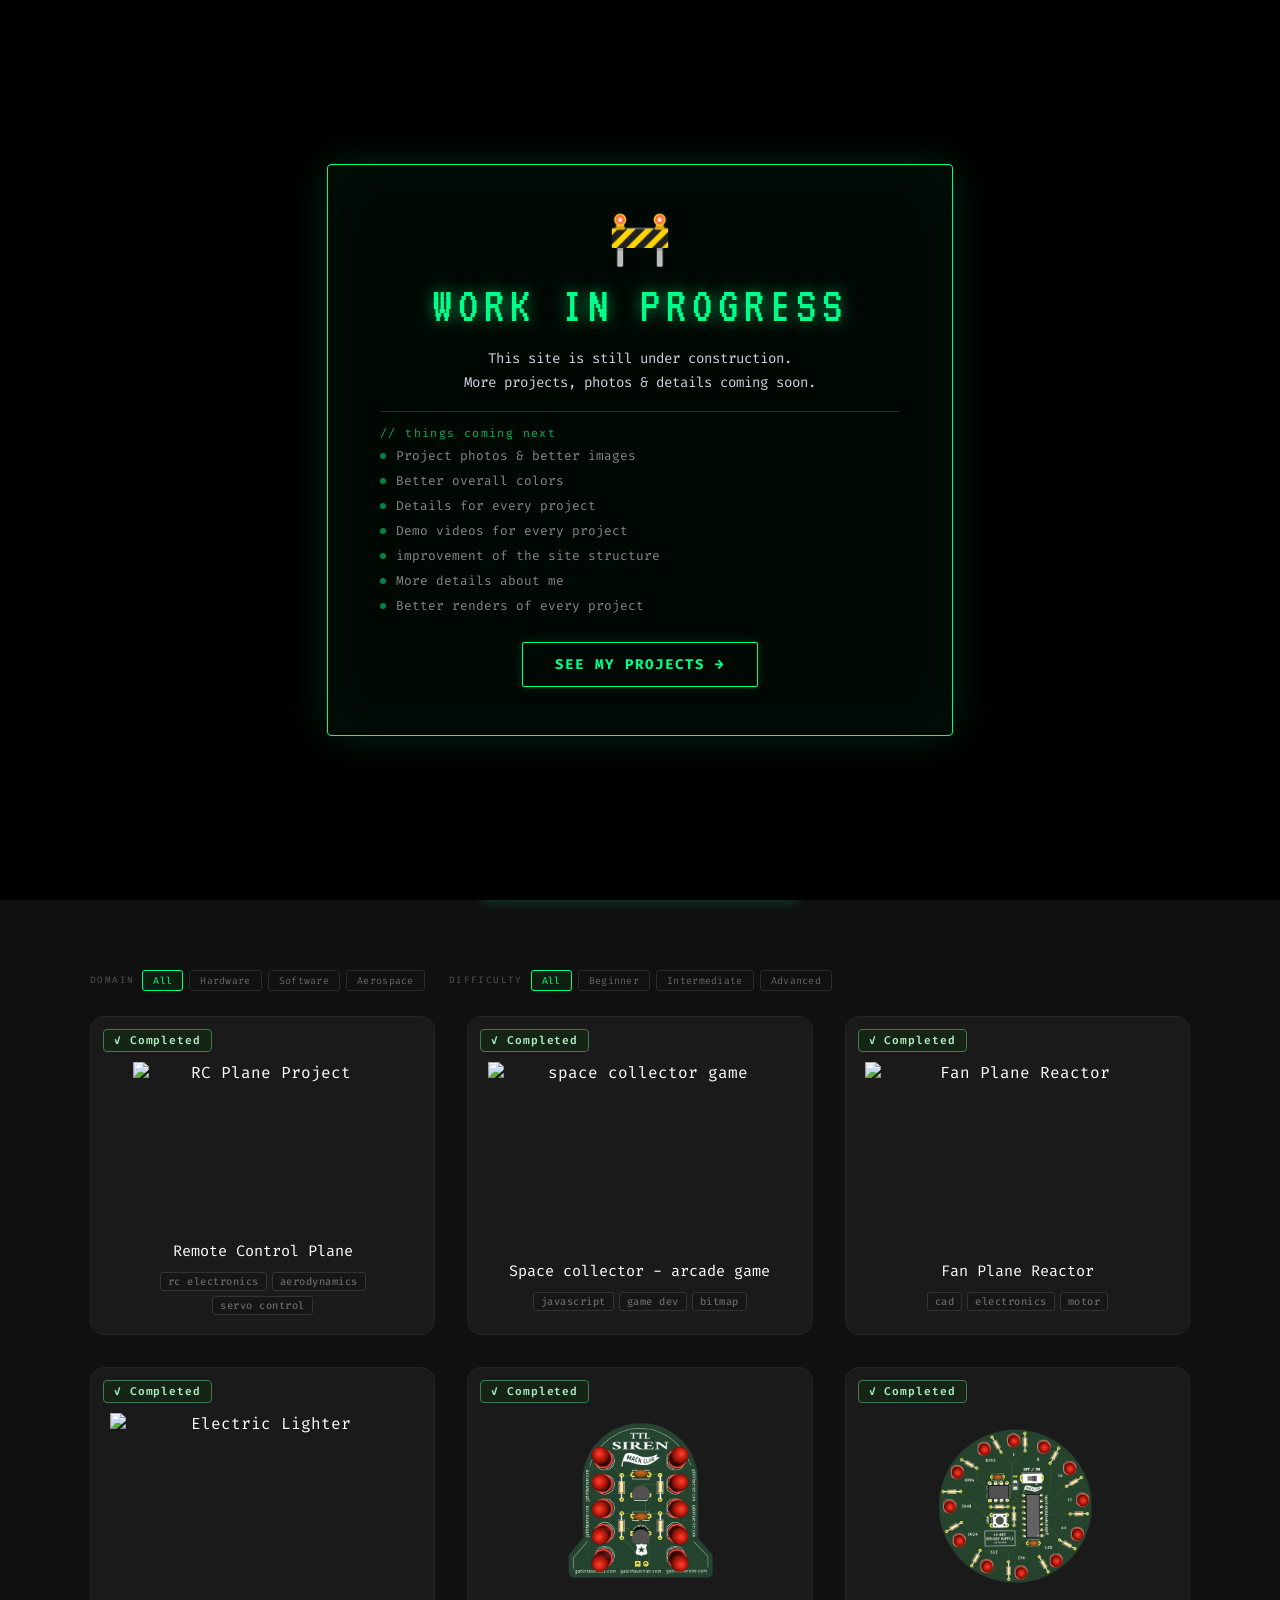
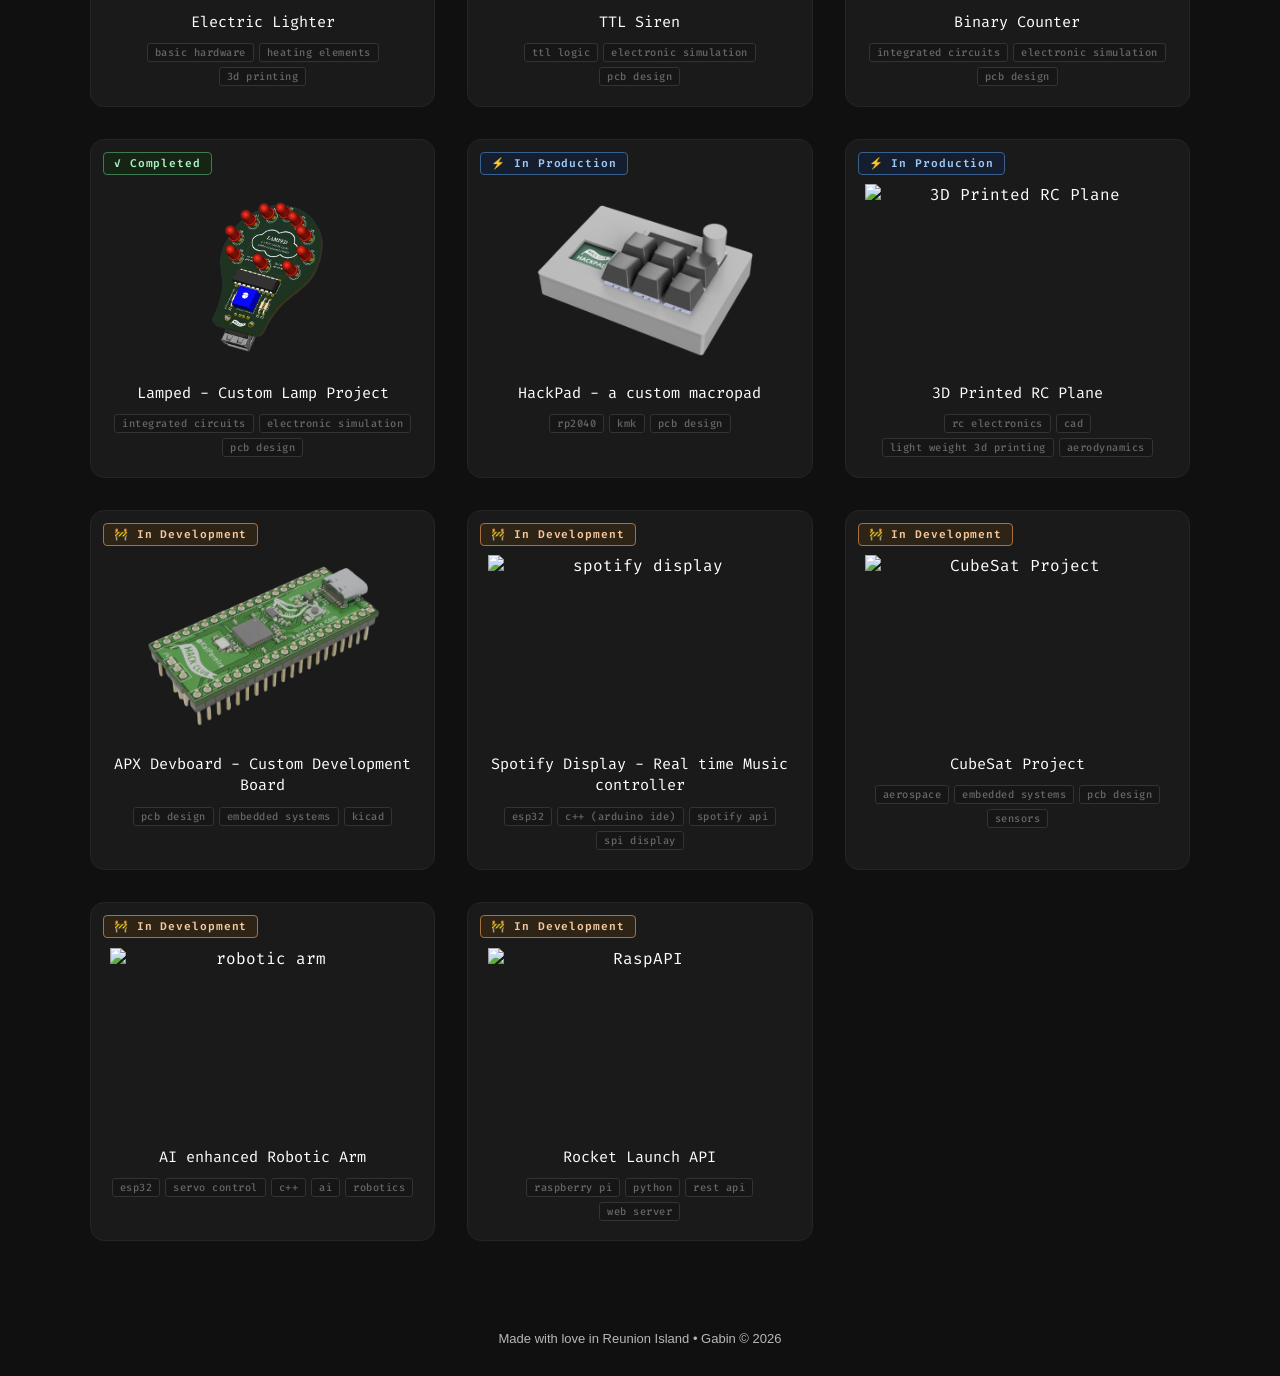
==== index.html @ 5d4447d2 "Merge pull request #1 from Gabouin/copilot/improve-website-professionalism" ====
<!DOCTYPE html>
<html lang="en">
    <head>
        <link rel="icon" type="image/x-icon" href="images/favicon.ico">
        <link rel="stylesheet" href="main.css">
        <meta charset="UTF-8">
        <meta name="viewport" content="width=device-width, initial-scale=1.0">
        <meta name="description" content="Portfolio of Gabin Tavernier — student maker focused on aerospace, electronics, and embedded projects.">
        <title>GABIN TAVERNIER</title>
    </head>
    <body>

        <!-- Binary background effect -->
        <canvas id="binary-canvas"></canvas>

        <!-- Full-page WIP splash -->
        <div id="wip-splash">
            <canvas id="wip-canvas"></canvas>
            <div id="wip-splash-inner">
                <div class="wip-splash-card">
                    <div class="wip-splash-icons">🚧</div>
                    <h1 class="wip-splash-title">Work in progress</h1>
                    <p class="wip-splash-sub" data-i18n="wip-sub">This site is still under construction.<br>More projects, photos &amp; details coming soon.</p>

                    <div id="wip-roadmap">
                        <p class="wip-roadmap-label" data-i18n="wip-roadmap-label">// things coming next</p>
                        <ul class="wip-roadmap-list">
                            <li><span class="wip-roadmap-dot"></span><span data-i18n="wip-r1">Project photos &amp; better images</span></li>
                            <li><span class="wip-roadmap-dot"></span><span data-i18n="wip-r2">Better overall colors</span></li>
                            <li><span class="wip-roadmap-dot"></span><span data-i18n="wip-r3">Details for every project</span></li>
                            <li><span class="wip-roadmap-dot"></span><span data-i18n="wip-r4">Demo videos for every project</span></li>
                            <li><span class="wip-roadmap-dot"></span><span data-i18n="wip-r5">Improvement of the site structure</span></li>
                            <li><span class="wip-roadmap-dot"></span><span data-i18n="wip-r6">More details about me</span></li>
                            <li><span class="wip-roadmap-dot"></span><span data-i18n="wip-r7">Better renders of every project</span></li>
                        </ul>
                    </div>

                    <button id="wip-enter-btn" data-i18n="wip-enter" onclick="document.getElementById('wip-splash').style.display='none'">Enter anyway &rarr;</button>
                </div>
            </div>
        </div>
        <div id="header">
            <!-- Desktop nav -->
            <span id="nav-logo">GABIN TAVERNIER</span>
            <nav id="nav-desktop">
                <a href="index.html" class="nav-link active" data-i18n="nav-projects">Projects</a>
                <a href="about.html" class="nav-link" data-i18n="nav-about">About</a>
                <a href="skills.html" class="nav-link" data-i18n="nav-skills">Skills</a>
            </nav>
            <div id="contact-btn-wrap">
                <a href="contact.html"><button id="contact-btn" data-i18n="nav-contact">Contact</button></a>
                <button class="lang-btn">FR</button>
            </div>
            <!-- Mobile only -->
            <button id="hamburger" aria-label="Menu">
                <span></span>
                <span></span>
                <span></span>
            </button>
            <h1 id="name"> <div>GABIN TAVERNIER</div> </h1>
            <h3 id="description" data-i18n="mobile-subtitle"> Student • Maker • Aerospace Enthusiast </h3>
            <nav id="nav-dropdown">
                <a href="index.html" class="nav-link active" data-i18n="nav-projects">Projects</a>
                <a href="about.html" class="nav-link" data-i18n="nav-about">About</a>
                <a href="skills.html" class="nav-link" data-i18n="nav-skills">Skills</a>
                <a href="contact.html" class="nav-link" data-i18n="nav-contact">Contact</a>
                <button class="lang-btn lang-btn-mobile">FR</button>
            </nav>
        </div>

        <!-- Hero section -->
        <div id="hero">
            <div id="hero-text">
                <span class="greeting" data-i18n="greeting">Hi, I'm</span>
                <h1>Gabin Tavernier</h1>
                <span class="subtitle" data-i18n="hero-subtitle">Student &bull; Maker &bull; Aerospace Enthusiast</span>
            </div>
            <img src="images/prayge.png" alt="me" />
        </div>

        <div id="scroll-down" onclick="document.getElementById('projects').scrollIntoView({behavior:'smooth'})">
            <span data-i18n="scroll-down-txt">scroll down</span>
            <svg width="18" height="18" viewBox="0 0 24 24" fill="none" stroke="currentColor" stroke-width="2" stroke-linecap="round" stroke-linejoin="round"><polyline points="6 9 12 15 18 9"/></svg>
        </div>

        <h2 id="projects" data-i18n="projects-title">MY PROJECTS</h2>

        <div id="project-filters">
            <div class="filter-group">
                <span class="filter-label" data-i18n="filter-domain">Domain</span>
                <button class="filter-btn active" data-filter="domain" data-value="all" data-i18n="filter-all">All</button>
                <button class="filter-btn" data-filter="domain" data-value="hardware" data-i18n="filter-hardware">Hardware</button>
                <button class="filter-btn" data-filter="domain" data-value="software" data-i18n="filter-software">Software</button>
                <button class="filter-btn" data-filter="domain" data-value="aerospace" data-i18n="filter-aerospace">Aerospace</button>
            </div>
            <div class="filter-group">
                <span class="filter-label" data-i18n="filter-difficulty">Difficulty</span>
                <button class="filter-btn active" data-filter="difficulty" data-value="all" data-i18n="filter-all">All</button>
                <button class="filter-btn" data-filter="difficulty" data-value="beginner" data-i18n="filter-beginner">Beginner</button>
                <button class="filter-btn" data-filter="difficulty" data-value="intermediate" data-i18n="filter-inter">Intermediate</button>
                <button class="filter-btn" data-filter="difficulty" data-value="advanced" data-i18n="filter-advanced">Advanced</button>
            </div>
        </div>

        <div class="projects-grid">
            <!-- ✓ Completed -->
            <div class="project rc-plane-card" data-key="rc-plane">
                <span class="done-badge" data-i18n="badge-done">✓ Completed</span>
                <img src="images/gabin rc plane.png" alt="RC Plane Project" width="200" height="200" />
                <p data-i18n="proj-rc-plane">Remote Control Plane</p>
            </div>
            <div class="project space-collector" data-key="space-collector">
                <span class="done-badge" data-i18n="badge-done">✓ Completed</span>
                <img src="images/sprig.png" alt="space collector game" width="300" height="200" />
                <p data-i18n="proj-space">Space collector - arcade game</p>
            </div>
            <div class="project" data-key="fan-reactor">
                <span class="done-badge" data-i18n="badge-done">✓ Completed</span>
                <img src="images/fan plane reactor.png" alt="Fan Plane Reactor" width="200" height="200" />
                <p data-i18n="proj-fan">Fan Plane Reactor</p>
            </div>
            <div class="project electric-lighter" data-key="electric-lighter">
                <span class="done-badge" data-i18n="badge-done">✓ Completed</span>
                <img src="images/el.png" alt="Electric Lighter" width="200" height="200" />
                <p data-i18n="proj-lighter">Electric Lighter</p>
            </div>
            <div class="project ttl-siren" data-key="ttl-siren">
                <span class="done-badge" data-i18n="badge-done">✓ Completed</span>
                <img src="images/TTL.png" alt="TTL Siren" width="200" height="200" />
                <p data-i18n="proj-ttl">TTL Siren</p>
            </div>
            <div class="project binary" data-key="binary">
                <span class="done-badge" data-i18n="badge-done">✓ Completed</span>
                <img src="images/binary.png" alt="Binary Ripple" width="200" height="200" />
                <p data-i18n="proj-binary">Binary Ripple</p>
            </div>
            <div class="project lamped" data-key="lamped">
                <span class="done-badge" data-i18n="badge-done">✓ Completed</span>
                <img src="images/LAMPED.png" alt="Lamped" width="200" height="200" />
                <p data-i18n="proj-lamped">Lamped</p>
            </div>
            <!-- ⚡ In Production -->
            <div class="project hackpad" data-key="hackpad">
                <span class="prod-badge" data-i18n="badge-prod">⚡ In Production</span>
                <img src="images/rendu hackpad rbg.png" alt="HackPad - a custom macropad" width="230" height="160" />
                <p data-i18n="proj-hackpad">HackPad - a custom macropad</p>
            </div>
            <div class="project rc-plane-3d" data-key="3d-rc-plane">
                <span class="prod-badge" data-i18n="badge-prod">⚡ In Production</span>
                <img src="images/3D plane.png" alt="3D Printed RC Plane" width="200" height="200" />
                <p data-i18n="proj-3dplane">3D Printed RC Plane</p>
            </div>
            <!-- 🚧 In Development -->
            <div class="project devboard" data-key="apx-devboard">
                <span class="wip-badge" data-i18n="badge-wip">🚧 In Development</span>
                <img src="images/devboard.png" alt="devboard" width="220" height="150" />
                <p data-i18n="proj-devboard">APX Devboard - Custom Development Board</p>
            </div>
            <div class="project display" data-key="spotify-display">
                <span class="wip-badge" data-i18n="badge-wip">🚧 In Development</span>
                <img src="images/display.png" alt="spotify display" width="250" height="160" />
                <p data-i18n="proj-display">Spotify Display - Real time Music controller</p>
            </div>
            <div class="project cubesat" data-key="cubesat">
                <span class="wip-badge" data-i18n="badge-wip">🚧 In Development</span>
                <img src="images/cubesat.png" alt="CubeSat Project" width="270" height="270" />
                <p data-i18n="proj-cubesat">CubeSat Project</p>
            </div>
            <div class="project robotic-arm" data-key="robotic-arm">
                <span class="wip-badge" data-i18n="badge-wip">🚧 In Development</span>
                <img src="images/arm.png" alt="robotic arm" width="200" height="200" />
                <p data-i18n="proj-robotic-arm">AI enhanced Robotic Arm</p>
            </div>
            <div class="project raspapi" data-key="launch-api">
                <span class="wip-badge" data-i18n="badge-wip">🚧 In Development</span>
                <img src="images/raspapi.png" alt="RaspAPI" width="200" height="200" />
                <p data-i18n="proj-launchapi">Rocket Launch API</p>
            </div>
            

        </div>

        <!-- Fenêtre modale projet -->
        <div id="modal-bg" class="modal-bg" style="display:none;">
            <div class="modal" id="modal-content">
                <button class="modal-close" id="modal-close" aria-label="Fermer">&times;</button>
                <div id="modal-body">
                    <!-- Le contenu du projet s'affichera ici -->
                </div>
            </div>
        </div>

       <script src="script.js" defer></script> 
<footer class="site-footer">
  <p>Made with love in Reunion Island • Gabin © 2026</p>
</footer>
    </body>
</html>
---- main.css ----
@import url('https://fonts.googleapis.com/css2?family=VT323&family=Fira+Code:wght@300..700&family=Share+Tech+Mono&display=swap');

/* ── Blinking cursor effect ── */
@keyframes blink {
    0%, 100% { opacity: 1; }
    50%       { opacity: 0; }
}

#hero-text .greeting::after {
    content: '_';
    display: inline-block;
    color: #00ff88;
    animation: blink 1.1s step-end infinite;
    margin-left: 2px;
}

html {
    margin: 0;
    padding: 0;
}

#binary-canvas {
    position: fixed;
    inset: 0;
    width: 100%;
    height: 100%;
    pointer-events: none;
    z-index: -1;
}

/* ── WIP Full-page Splash ── */
#wip-splash {
    position: fixed;
    inset: 0;
    z-index: 9999;
    background: #000000;
    display: flex;
    align-items: center;
    justify-content: center;
    overflow: hidden;
}

#wip-canvas {
    position: absolute;
    inset: 0;
    width: 100%;
    height: 100%;
    opacity: 0.35;
    pointer-events: none;
}

#wip-splash-inner {
    width: 100%;
    height: 100%;
    display: flex;
    align-items: center;
    justify-content: center;
    position: relative;
    z-index: 1;
}

.wip-splash-card {
    background: rgba(0, 10, 5, 0.88);
    border: 1px solid #00ff88;
    border-radius: 4px;
    padding: 48px 52px;
    max-width: 520px;
    width: 88vw;
    text-align: center;
    box-shadow: 0 0 40px rgba(0, 255, 136, 0.15), inset 0 0 60px rgba(0, 255, 136, 0.04);
    display: flex;
    flex-direction: column;
    align-items: center;
    gap: 16px;
    margin: auto;
}

.wip-splash-icons {
    font-size: 3.2rem;
    line-height: 1;
}

.wip-splash-title {
    font-family: 'VT323', monospace;
    font-size: 3.2rem;
    font-weight: 400;
    color: #00ff88;
    text-transform: uppercase;
    letter-spacing: 6px;
    margin: 0;
    text-shadow: 0 0 16px rgba(0, 255, 136, 0.6);
}

.wip-splash-sub {
    font-family: 'Fira Code', monospace;
    font-size: 0.88rem;
    color: #cbd5e1;
    line-height: 1.7;
    margin: 0;
}

#wip-enter-btn {
    margin-top: 12px;
    padding: 12px 32px;
    background: transparent;
    color: #00ff88;
    border: 1px solid #00ff88;
    border-radius: 2px;
    font-family: 'Fira Code', monospace;
    font-size: 0.88rem;
    font-weight: 700;
    cursor: pointer;
    letter-spacing: 2px;
    text-transform: uppercase;
    transition: background 0.15s, color 0.15s, box-shadow 0.15s;
    box-shadow: 0 0 8px rgba(0, 255, 136, 0.2);
}


#wip-enter-btn:hover {
    background: rgba(0, 255, 136, 0.1);
    box-shadow: 0 0 16px rgba(0, 255, 136, 0.4);
}

#wip-roadmap-btn {
    background: transparent;
    color: #444444;
    border: none;
    font-family: 'Fira Code', monospace;
    font-size: 0.78rem;
    cursor: pointer;
    letter-spacing: 0.05em;
    padding: 0;
    transition: color 0.15s;
}

#wip-roadmap-btn:hover {
    color: #00ff88;
}

#wip-roadmap {
    display: block;
    width: 100%;
    border-top: 1px solid #1a2e1e;
    padding-top: 14px;
}

.wip-roadmap-list {
    list-style: none;
    padding: 0;
    margin: 0;
    text-align: left;
    display: flex;
    flex-direction: column;
    gap: 8px;
}

.wip-roadmap-label {
    font-family: 'Fira Code', monospace;
    font-size: 0.72rem;
    color: #00ff88;
    letter-spacing: 0.12em;
    margin: 0 0 6px;
    text-align: left;
    width: 100%;
    opacity: 0.7;
}

.wip-roadmap-list li {
    font-family: 'Fira Code', monospace;
    font-size: 0.8rem;
    color: #888888;
    display: flex;
    align-items: center;
    gap: 10px;
}

.wip-roadmap-dot {
    width: 6px;
    height: 6px;
    border-radius: 50%;
    background: #00ff88;
    opacity: 0.5;
    flex-shrink: 0;
}

/* Legend button */
#legend-btn {
    position: fixed;
    bottom: 20px;
    right: 20px;
    width: 36px;
    height: 36px;
    border-radius: 50%;
    background: #2a2a2a;
    color: #fff;
    font-size: 1rem;
    font-weight: 700;
    border: none;
    cursor: pointer;
    box-shadow: 0 4px 12px rgba(0, 0, 0, 0.4);
    z-index: 100;
    transition: background 0.2s;
}

#legend-btn:hover {
    background: #333333;
}

#legend-popup {
    display: none;
    position: fixed;
    bottom: 66px;
    right: 20px;
    background: #1a1a1a;
    border-radius: 12px;
    box-shadow: 0 8px 24px rgba(0,0,0,0.6);
    padding: 14px 18px;
    z-index: 100;
    text-align: left;
    min-width: 230px;
    border: 1px solid #2a2a2a;
}

#legend-popup.open {
    display: block;
}

#legend-popup p {
    margin: 6px 0;
    display: flex;
    align-items: center;
    gap: 10px;
    color: #cccccc;
    font-size: 0.88rem;
    font-weight: 500;
}

#legend-popup .done-badge,
#legend-popup .prod-badge,
#legend-popup .wip-badge,
#modal-body .done-badge,
#modal-body .prod-badge,
#modal-body .wip-badge {
    position: static;
    box-shadow: none;
    flex-shrink: 0;
}

body {
    text-align: center;
    background: #101010;
    color: #ffffff;
    min-height: 100vh;
    margin: 0;
    padding-top: 80px;
    box-sizing: border-box;
    font-family: 'Fira Code', 'Courier New', monospace;
}

h1 {
    color: #ffffff;
    margin: 0;
    padding: 0;
    font-family: 'VT323', monospace;
    font-weight: 700;
    letter-spacing: -0.5px;
    font-size: 1.7rem;
}

#links {
    color: #aaaaaa;
    font-size: 0.95rem;
    text-align: center;
    margin: 0 15px;
    font-weight: 500;
}

#coming {
    color: #666666;
}

ul {
    list-style-position: outside;
    margin: 0 auto;
    width: fit-content;
}

#links a {
    margin: 0 16px;
    text-decoration: none;
    color: #aaaaaa;
    transition: color 0.2s;
    font-weight: 500;
}

#links a:hover {
    color: #ffffff;
}

#name {
    line-height: 1;
    margin: 0;
    padding: 8px 0 0 0;
    color: #00ff88;
    font-family: 'VT323', monospace;
    font-weight: 700;
    font-size: 1.5rem;
    letter-spacing: -1px;
    display: none;
    text-shadow: 0 0 8px rgba(0, 255, 136, 0.4);
}

#description {
    margin-top: 0.2em;
    margin-bottom: 0.3em;
    color: #888888;
    font-weight: 500;
    font-size: 0.95rem;
    display: none;
}

#projects {
    line-height: 1.5;
    margin-top: 0.4em;
    margin-bottom: 0.8em;
    color: #00ff88;
    font-weight: 400;
    font-size: 4rem;
    font-family: 'VT323', monospace;
    letter-spacing: 3px;
    text-decoration: underline;
    text-shadow: 0 0 12px rgba(0, 255, 136, 0.3);
    text-align: center;
    width: 100%;
    position: relative;
    z-index: 2;
}

#bottom {
    position: fixed;
    bottom: 0;
    left: 0;
    right: 0;
    background: #101010;
    z-index: 10;
    padding: 10px 0;
    box-shadow: 0 -2px 10px rgba(0, 0, 0, 0.4);
    border-top: 1px solid #1e1e1e;
}

#header {
    position: fixed;
    top: 0;
    left: 0;
    right: 0;
    width: 100%;
    z-index: 10;
    background: #101010;
    border-bottom: 1px solid #1e1e1e;
    display: flex;
    align-items: center;
    justify-content: space-between;
    padding: 14px 60px;
    box-sizing: border-box;
}

/* Hamburger button — mobile only */
#hamburger {
    display: none;
    position: absolute;
    top: 50%;
    left: 18px;
    transform: translateY(-50%);
    background: none;
    border: none;
    cursor: pointer;
    flex-direction: column;
    gap: 5px;
    padding: 6px;
    z-index: 20;
    border-radius: 6px;
    transition: background 0.2s;
}

#hamburger:hover {
    background: rgba(255, 255, 255, 0.08);
}

#hamburger span {
    display: block;
    width: 22px;
    height: 2.5px;
    background: #ffffff;
    border-radius: 2px;
    transition: transform 0.25s, opacity 0.2s;
}

/* Hamburger animation when open */
#hamburger.open span:nth-child(1) {
    transform: translateY(7.5px) rotate(45deg);
}

#hamburger.open span:nth-child(2) {
    opacity: 0;
}

#hamburger.open span:nth-child(3) {
    transform: translateY(-7.5px) rotate(-45deg);
}

/* Dropdown menu */
#nav-dropdown {
    display: none;
    flex-direction: column;
    position: absolute;
    top: 100%;
    left: 12px;
    background: #1a1a1a;
    border-radius: 10px;
    box-shadow: 0 8px 24px rgba(0, 0, 0, 0.6);
    padding: 8px 0;
    min-width: 180px;
    z-index: 30;
    border: 1px solid #2a2a2a;
}

#nav-dropdown.open {
    display: flex;
}

.nav-link {
    text-decoration: none;
    color: #aaaaaa;
    font-weight: 500;
    font-size: 0.9rem;
    padding: 10px 20px;
    transition: background 0.2s, color 0.2s;
    font-family: 'Fira Code', monospace;
}

.nav-link:hover {
    background: rgba(255, 255, 255, 0.06);
    color: #ffffff;
}

.nav-link.active {
    background: rgba(255, 255, 255, 0.06);
    color: #ffffff;
    font-weight: 700;
}

/* Page content (about, contact) */
.page-content {
    max-width: 1100px;
    margin: 0 auto;
    padding: 2rem 2.5rem;
}

.about-section {
    text-align: left;
    color: #cccccc;
    font-size: 1.05rem;
    line-height: 1.7;
}

.about-section a {
    color: #7dd3fc;
    text-decoration: none;
    font-weight: 500;
}

.about-section a:hover {
    text-decoration: underline;
}

.contact-list {
    list-style: none;
    padding: 0;
    text-align: left;
}

.contact-list li {
    margin-bottom: 0.8em;
    font-size: 1.05rem;
    color: #cccccc;
}

.projects-grid {
    display: grid;
    grid-template-columns: repeat(auto-fill, minmax(280px, 1fr));
    gap: 2rem;
    margin: 20px auto;
    max-width: 1100px;
    padding: 0 2rem;
    align-items: stretch;
    position: relative;
    z-index: 2;
}

/* ── Project filters ── */
#project-filters {
    display: flex;
    flex-wrap: wrap;
    gap: 14px 24px;
    margin: 0 auto 1.6rem;
    max-width: 1100px;
    padding: 0 2rem;
    align-items: center;
    position: relative;
    z-index: 2;
}

.filter-group {
    display: flex;
    align-items: center;
    gap: 6px;
    flex-wrap: wrap;
}

.filter-label {
    font-size: 0.58rem;
    text-transform: uppercase;
    letter-spacing: 0.15em;
    color: #555;
    font-family: 'Fira Code', monospace;
    margin-right: 2px;
    flex-shrink: 0;
}

.filter-btn {
    font-family: 'Fira Code', monospace;
    font-size: 0.62rem;
    padding: 3px 10px;
    border-radius: 3px;
    border: 1px solid #2a2a2a;
    background: #111;
    color: #666;
    cursor: pointer;
    transition: background 0.15s, color 0.15s, border-color 0.15s;
    letter-spacing: 0.3px;
}

.filter-btn:hover {
    background: #1a1a1a;
    color: #aaa;
    border-color: #444;
}

.filter-btn.active {
    background: #0d1f0f;
    color: #00ff88;
    border-color: #00ff88;
}

.project.hidden-by-filter {
    display: none;
}

@media (max-width: 600px) {
    .projects-grid {
        padding: 0 1rem;
    }
    
    #name {
        font-size: 2rem;
    }
    
    #projects {
        font-size: 1.5rem;
    }
}

.project {
    display: flex;
    flex-direction: column;
    align-items: center;
    text-align: center;
    width: 100%;
    background: #1a1a1a;
    padding: 1.2rem;
    padding-top: 2.8rem;
    border-radius: 14px;
    transition: all 0.2s ease;
    cursor: pointer;
    border: 1px solid #252525;
    box-sizing: border-box;
    position: relative;
}

.project:hover {
    transform: translateY(-4px);
    background: #212121;
    border-color: #333333;
}

.wip-badge {
    position: absolute;
    top: 12px;
    left: 12px;
    background: #2e2416;
    color: #f5c9a0;
    border: 1px solid #a87040;
    font-size: 0.7rem;
    font-weight: 600;
    padding: 3px 10px;
    border-radius: 4px;
    letter-spacing: 0.08em;
    font-family: 'Fira Code', monospace;
    pointer-events: none;
}

.done-badge {
    position: absolute;
    top: 12px;
    left: 12px;
    background: #162416;
    color: #a8f0c0;
    border: 1px solid #407a50;
    font-size: 0.7rem;
    font-weight: 600;
    padding: 3px 10px;
    border-radius: 4px;
    letter-spacing: 0.08em;
    font-family: 'Fira Code', monospace;
    pointer-events: none;
}

.prod-badge {
    position: absolute;
    top: 12px;
    left: 12px;
    background: #141e2e;
    color: #a0c8f5;
    border: 1px solid #3a6090;
    font-size: 0.7rem;
    font-weight: 600;
    padding: 3px 10px;
    border-radius: 4px;
    letter-spacing: 0.08em;
    font-family: 'Fira Code', monospace;
    pointer-events: none;
}

.project img {
    display: block;
    margin-left: auto;
    margin-right: auto;
    margin-top: 0;
    margin-bottom: 0.8rem;
    width: 100%;
    height: 180px;
    object-fit: contain;
    object-position: center center;
    transition: transform 0.2s ease;
}

.rc-plane-card img {
    width: 85%;
    height: 160px;
}

.project p {
    font-size: 0.88rem;
    font-weight: 400;
    color: #ffffff;
    margin: 6px 0 0;
    line-height: 1.4;
    font-family: 'Fira Code', monospace;
}

.project:hover img {
    transform: scale(1.05);
}

.project h3 {
    font-size: 1.1rem;
    font-weight: 600;
    color: #ffffff;
    margin: 0;
    font-family: 'Fira Code', monospace;
}

.project p {
    font-size: 0.95rem;
    font-weight: 400;
    color: #ffffff;
    margin: 6px 0 0;
    line-height: 1.4;
    font-family: 'Fira Code', monospace;
}

.proj-subtitle {
    display: block;
    font-size: 0.6rem;
    color: #555;
    font-family: 'Fira Code', monospace;
    margin-top: 4px;
    letter-spacing: 0.3px;
    line-height: 1.5;
}

/* Style de la modale */
.modal-bg {
    position: fixed;
    top: 0;
    left: 0;
    right: 0;
    bottom: 0;
    background: rgba(0, 0, 0, 0.5);
    z-index: 1000;
    display: flex;
    align-items: center;
    justify-content: center;
    transition: opacity 0.2s;
}

.modal {
    background: #1a1a1a;
    border-radius: 18px;
    box-shadow: 0 8px 48px rgba(0, 0, 0, 0.8);
    padding: 32px 28px;
    max-width: 480px;
    width: 92vw;
    max-height: 82vh;
    overflow: auto;
    position: relative;
    min-width: 280px;
    border: 1px solid #2a2a2a;
    text-align: center;
}

#modal-body h2 {
    font-family: 'VT323', monospace;
    font-size: 2rem;
    font-weight: 400;
    color: #00ff88;
    margin: 8px 0 12px;
    line-height: 1.3;
    letter-spacing: 2px;
}

#modal-body p {
    font-family: 'Fira Code', monospace;
    font-size: 0.92rem;
    color: #aaaaaa;
    line-height: 1.75;
    margin: 0 0 4px;
}

.modal-close {
    position: absolute;
    top: 12px;
    right: 18px;
    font-size: 2rem;
    color: #b32121;
    background: none;
    border: none;
    cursor: pointer;
    z-index: 10;
    transition: color 0.15s;
}

.modal-close:hover {
    color: #772626;
}

/* ── Skills page ── */
.skills-grid {
    display: grid;
    grid-template-columns: repeat(auto-fill, minmax(280px, 1fr));
    gap: 24px;
    margin-top: 2.5rem;
    max-width: 1100px;
    margin-left: auto;
    margin-right: auto;
}

.skills-row {
    display: contents;
}

.skill-card {
    --accent: #666;
    background: #131313;
    border: 1px solid #222;
    border-top: 3px solid var(--accent);
    border-radius: 12px;
    padding: 1.8rem 2rem 1.6rem;
    text-align: left;
    position: relative;
    transition: transform 0.2s ease, border-color 0.2s ease, box-shadow 0.2s ease;
}

.skill-card:hover {
    transform: translateY(-4px);
    border-color: var(--accent);
    box-shadow: 0 8px 32px rgba(0, 0, 0, 0.5), 0 0 20px color-mix(in srgb, var(--accent) 15%, transparent);
}

.skill-card-icon {
    font-size: 1.6rem;
    margin-bottom: 8px;
    line-height: 1;
}

.skill-card-title {
    font-family: 'VT323', monospace;
    font-size: 1.6rem;
    letter-spacing: 2px;
    color: var(--accent);
    margin-bottom: 6px;
}

.skill-card-subtitle {
    font-family: 'Fira Code', monospace;
    font-size: 0.62rem;
    color: #555;
    letter-spacing: 0.06em;
    margin-bottom: 18px;
}

.skill-section {
    display: flex;
    align-items: flex-start;
    gap: 14px;
    margin-top: 18px;
}

.skill-section-label {
    font-size: 0.56rem;
    text-transform: uppercase;
    letter-spacing: 0.15em;
    color: #555;
    min-width: 72px;
    padding-top: 4px;
    font-family: 'Fira Code', monospace;
    flex-shrink: 0;
}

.skill-card .tags-list {
    justify-content: flex-start;
    margin-top: 0;
    gap: 7px;
    row-gap: 8px;
}

/* Per-card accent colors */
.skill-card--prog   { --accent: #818cf8; }
.skill-card--hw     { --accent: #34d399; }
.skill-card--pcb    { --accent: #38bdf8; }
.skill-card--soft   { --accent: #fbbf24; }
.skill-card--domain { --accent: #fb923c; }

/* Tags inside skill cards — colored per card */
.skill-card .tag {
    background: #1a1a1a;
    border-radius: 6px;
    font-size: 0.68rem;
    padding: 4px 10px;
    border: 1px solid #2a2a2a;
    color: #bbb;
    transition: border-color 0.15s, color 0.15s;
}

.skill-card:hover .tag {
    border-color: #333;
}

.skill-card--prog   .tag { background: #18173a; color: #a5b4fc; border-color: #2a2856; }
.skill-card--hw     .tag { background: #0c2a1f; color: #6ee7b7; border-color: #1a3d2e; }
.skill-card--pcb    .tag { background: #0c2038; color: #7dd3fc; border-color: #163050; }
.skill-card--soft   .tag { background: #2e2308; color: #fcd34d; border-color: #3d3010; }
.skill-card--domain .tag { background: #2c1a04; color: #fdba74; border-color: #3e260a; }

/* Gray tags inherit muted accent per card */
.skill-card--prog   .tag--gray { background: #14132e; color: #6366f1; border-color: #252350; }
.skill-card--hw     .tag--gray { background: #091e16; color: #34d399; border-color: #153528; }
.skill-card--pcb    .tag--gray { background: #091828; color: #38bdf8; border-color: #122640; }
.skill-card--soft   .tag--gray { background: #201904; color: #d97706; border-color: #33280a; }
.skill-card--domain .tag--gray { background: #201200; color: #f97316; border-color: #301d06; }

/* ── Tags ── */
.tags-list {
    display: flex;
    flex-wrap: wrap;
    gap: 5px;
    justify-content: center;
    margin-top: 10px;
}

#modal-body .tags-list {
    justify-content: center;
    margin-top: 12px;
    margin-bottom: 2px;
}

.tag {
    font-size: 0.65rem;
    font-weight: 500;
    padding: 2px 7px;
    border-radius: 3px;
    letter-spacing: 0.5px;
    white-space: nowrap;
    font-family: 'Fira Code', monospace;
    text-transform: lowercase;
}

.tag-lang   { background: #161616; border: 1px solid #333; color: #666; }
.tag-hw     { background: #161616; border: 1px solid #333; color: #666; }
.tag-fab    { background: #161616; border: 1px solid #333; color: #666; }
.tag-tool   { background: #161616; border: 1px solid #333; color: #666; }
.tag-domain { background: #161616; border: 1px solid #333; color: #666; }

/* ── Progress bar (in modal) ── */
.progress-section {
    margin-top: 16px;
    padding-top: 14px;
    border-top: 1px solid #2a2a2a;
}

.progress-label {
    display: flex;
    justify-content: center;
    gap: 8px;
    font-size: 0.82rem;
    font-weight: 600;
    color: #cccccc;
    margin-bottom: 6px;
    font-family: 'Fira Code', monospace;
}

.progress-pct {
    color: #7dd3fc;
    font-weight: 700;
}

.progress-track {
    width: 100%;
    height: 8px;
    background: #2a2a2a;
    border-radius: 99px;
    overflow: hidden;
}

.progress-fill {
    height: 100%;
    background: linear-gradient(90deg, #1c5a7c, #7dd3fc);
    border-radius: 99px;
    transition: width 0.6s ease;
}

.progress-steps {
    display: flex;
    flex-wrap: wrap;
    gap: 6px;
    margin-top: 10px;
    justify-content: center;
}

.progress-step {
    font-size: 0.70rem;
    font-weight: 600;
    padding: 3px 10px;
    border-radius: 12px;
    font-family: 'Fira Code', monospace;
}

.step-done    { background: #1a3020; color: #86efac; }
.step-current { background: #1c5a7c; color: #fff; }
.step-todo    { background: #2a2a2a; color: #666; }

/* ── Modal: images, video, links ── */
.modal-images {
    display: flex;
    flex-direction: column;
    gap: 0px;
    margin: 22px 0 4px;
    align-items: center;
}

.modal-thumb {
    width: auto;
    max-width: 100%;
    max-height: 360px;
    object-fit: cover;
    border-radius: 10px;
    border: none;
    box-shadow: none;
}

.modal-thumb-square {
    width: min(60vw, 300px);
    aspect-ratio: 1 / 1;
    object-position: center;
}

.modal-video {
    margin: 14px 0 4px;
    border-radius: 12px;
    overflow: hidden;
    background: #000;
    max-width: 100%;
}

.modal-video iframe,
.modal-video video {
    display: block;
    width: 100%;
    aspect-ratio: 16 / 9;
    border: none;
    border-radius: 12px;
}

.modal-video-portrait {
    max-width: 220px;
    margin-left: auto;
    margin-right: auto;
}

.modal-video-portrait iframe,
.modal-video-portrait video {
    aspect-ratio: 9 / 16;
}

.modal-links-section {
    display: flex;
    flex-wrap: wrap;
    justify-content: center;
    gap: 8px;
    margin: 14px 0 4px;
}

.modal-link {
    display: inline-flex;
    align-items: center;
    gap: 7px;
    font-size: 0.82rem;
    font-weight: 600;
    padding: 6px 14px;
    border-radius: 20px;
    text-decoration: none;
    transition: opacity 0.2s, transform 0.15s;
    font-family: 'Fira Code', monospace;
}

.modal-link:hover {
    opacity: 0.82;
    transform: translateY(-1px);
}

.modal-link-github {
    background: #1a1a2e;
    color: #fff;
}

.modal-link-hackclub {
    background: #ec3750;
    color: #fff;
}

/* ── Desktop nav elements ── */
#nav-logo {
    font-family: 'VT323', monospace;
    font-size: 26px;
    font-weight: 400;
    color: #00ff88;
    white-space: nowrap;
    letter-spacing: 2px;
    text-shadow: 0 0 8px rgba(0, 255, 136, 0.4);
}

#nav-desktop {
    display: flex;
    align-items: center;
    gap: 4px;
    margin-left: -80px;
}

#nav-desktop .nav-link {
    padding: 8px 16px;
    border-radius: 8px;
    font-size: 0.9rem;
}

#contact-btn-wrap {
    display: flex;
    align-items: center;
    gap: 10px;
}

#contact-btn-wrap a {
    text-decoration: none;
}

#contact-btn {
    background: #ffffff;
    color: #101010;
    border: none;
    border-radius: 24px;
    font-family: 'Fira Code', monospace;
    font-size: 0.88rem;
    font-weight: 600;
    padding: 8px 22px;
    cursor: pointer;
    transition: background 0.2s ease-in-out, transform 0.15s;
    white-space: nowrap;
}

.lang-btn {
    background: transparent;
    color: #00ff88;
    border: 1px solid #00ff88;
    border-radius: 4px;
    font-family: 'Fira Code', monospace;
    font-size: 0.78rem;
    font-weight: 600;
    padding: 5px 10px;
    cursor: pointer;
    letter-spacing: 0.05em;
    transition: background 0.15s, color 0.15s;
    white-space: nowrap;
}

.lang-btn:hover {
    background: #00ff88;
    color: #101010;
}

.lang-btn-mobile {
    margin-top: 4px;
    display: block;
    width: fit-content;
    margin-left: auto;
    margin-right: auto;
}

#contact-btn:hover {
    background: #e5e5e5;
    transform: translateY(-1px);
}

.contact-btn-active {
    background: #2a2a2a !important;
    color: #ffffff !important;
}

/* ── Hero section ── */
#hero {
    display: flex;
    align-items: center;
    justify-content: center;
    gap: 4rem;
    background: #1a1a1a;
    border-radius: 24px;
    padding: 2.5rem 3.5rem;
    margin: 3rem auto 0;
    max-width: 1100px;
    border: 1px solid #252525;
    box-sizing: border-box;
    min-height: 60vh;
    position: relative;
    z-index: 2;
}

#hero-text {
    text-align: left;
    flex: 1;
}

#hero-text .greeting {
    font-family: 'Fira Code', monospace;
    font-size: 0.9rem;
    color: #00ff88;
    margin: 0 0 0.4rem;
    display: block;
    letter-spacing: 0.05em;
}

#hero-text h1 {
    font-family: 'VT323', monospace;
    font-size: 5.5rem;
    font-weight: 400;
    color: #ffffff;
    margin: 0 0 0.4rem;
    line-height: 1;
    letter-spacing: 2px;
    display: block;
}

#hero-text .subtitle {
    font-family: 'Share Tech Mono', 'Fira Code', monospace;
    font-size: 0.95rem;
    color: #666666;
    margin: 0;
    display: block;
    letter-spacing: 0.05em;
}

/* ── Scroll down indicator ── */
@keyframes bounce {
    0%, 100% { transform: translateY(0); }
    50%       { transform: translateY(6px); }
}

#scroll-down {
    font-family: 'Fira Code', monospace;
    font-size: 0.85rem;
    color: #555555;
    letter-spacing: 0.25em;
    text-transform: uppercase;
    display: flex;
    flex-direction: column;
    align-items: center;
    gap: 8px;
    animation: bounce 2s ease-in-out infinite;
    user-select: none;
    padding: 2.5rem 0;
    max-width: 1100px;
    margin: 0 auto;
    position: relative;
    z-index: 2;
    cursor: pointer;
}

#scroll-down svg {
    width: 24px;
    height: 24px;
    color: #00ff88;
    opacity: 0.6;
}

#hero img {
    width: 220px;
    height: 220px;
    object-fit: contain;
    border-radius: 16px;
    background: #212121;
    padding: 12px;
    flex-shrink: 0;
}

/* ── Mobile overrides (≤768px) ── */
@media (max-width: 768px) {
    #header {
        display: block;
        padding: 10px 0;
        text-align: center;
    }

    #nav-logo,
    #nav-desktop,
    #contact-btn-wrap { display: none; }

    #hamburger { display: flex; }

    #name { display: block; }

    #hero {
        flex-direction: column;
        padding: 2rem 1.5rem;
        text-align: center;
    }

    #hero-text {
        text-align: center;
    }

    #hero-text h1 {
        font-size: 2.2rem;
    }

    #hero img {
        width: 160px;
        height: 160px;
    }

    #projects {
        font-size: 1.8rem;
    }

    .page-content {
        padding: 1.5rem 1.2rem;
    }
}

.site-footer {
    margin-top: 60px;
    padding: 30px 20px;
    text-align: center;
    font-family: -apple-system, BlinkMacSystemFont, "Segoe UI", sans-serif;
    font-size: 13px;
    color: rgba(255, 255, 255, 0.7);
}

.site-footer p {
    margin: 0;
}
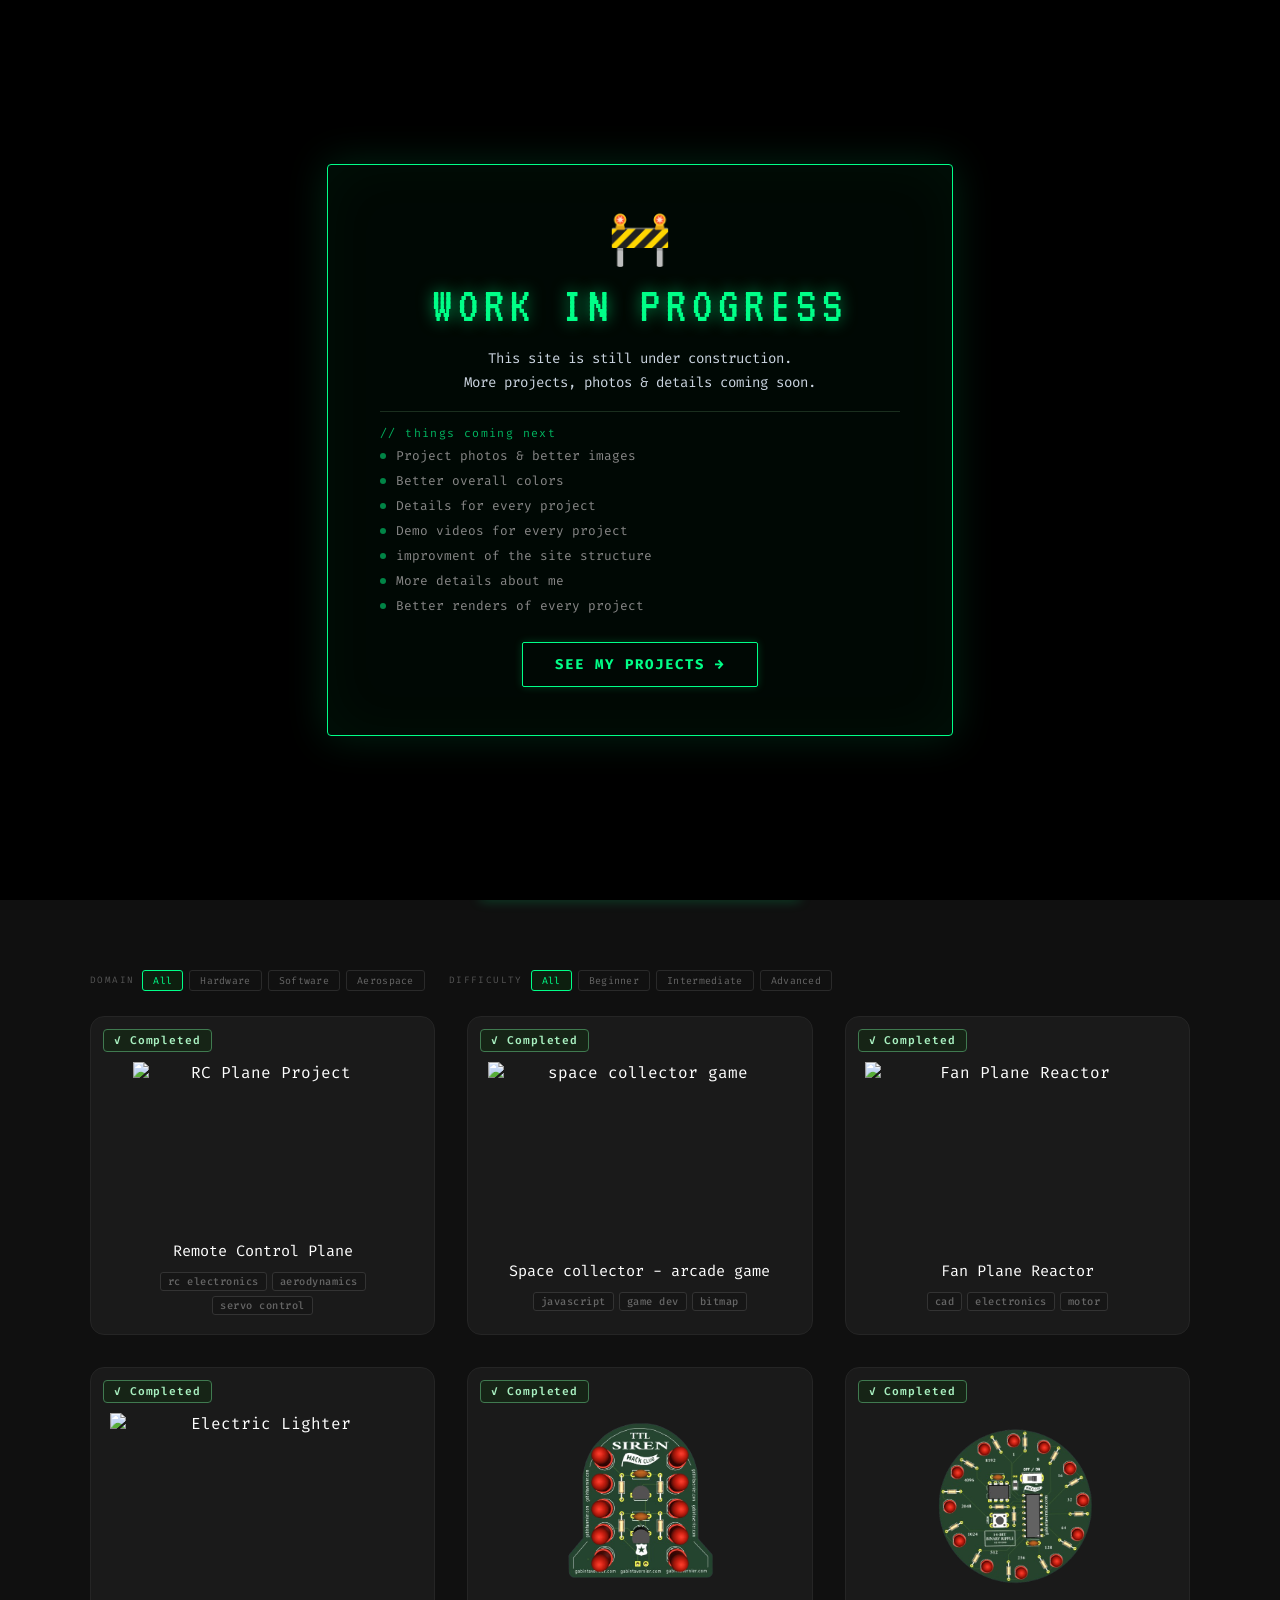
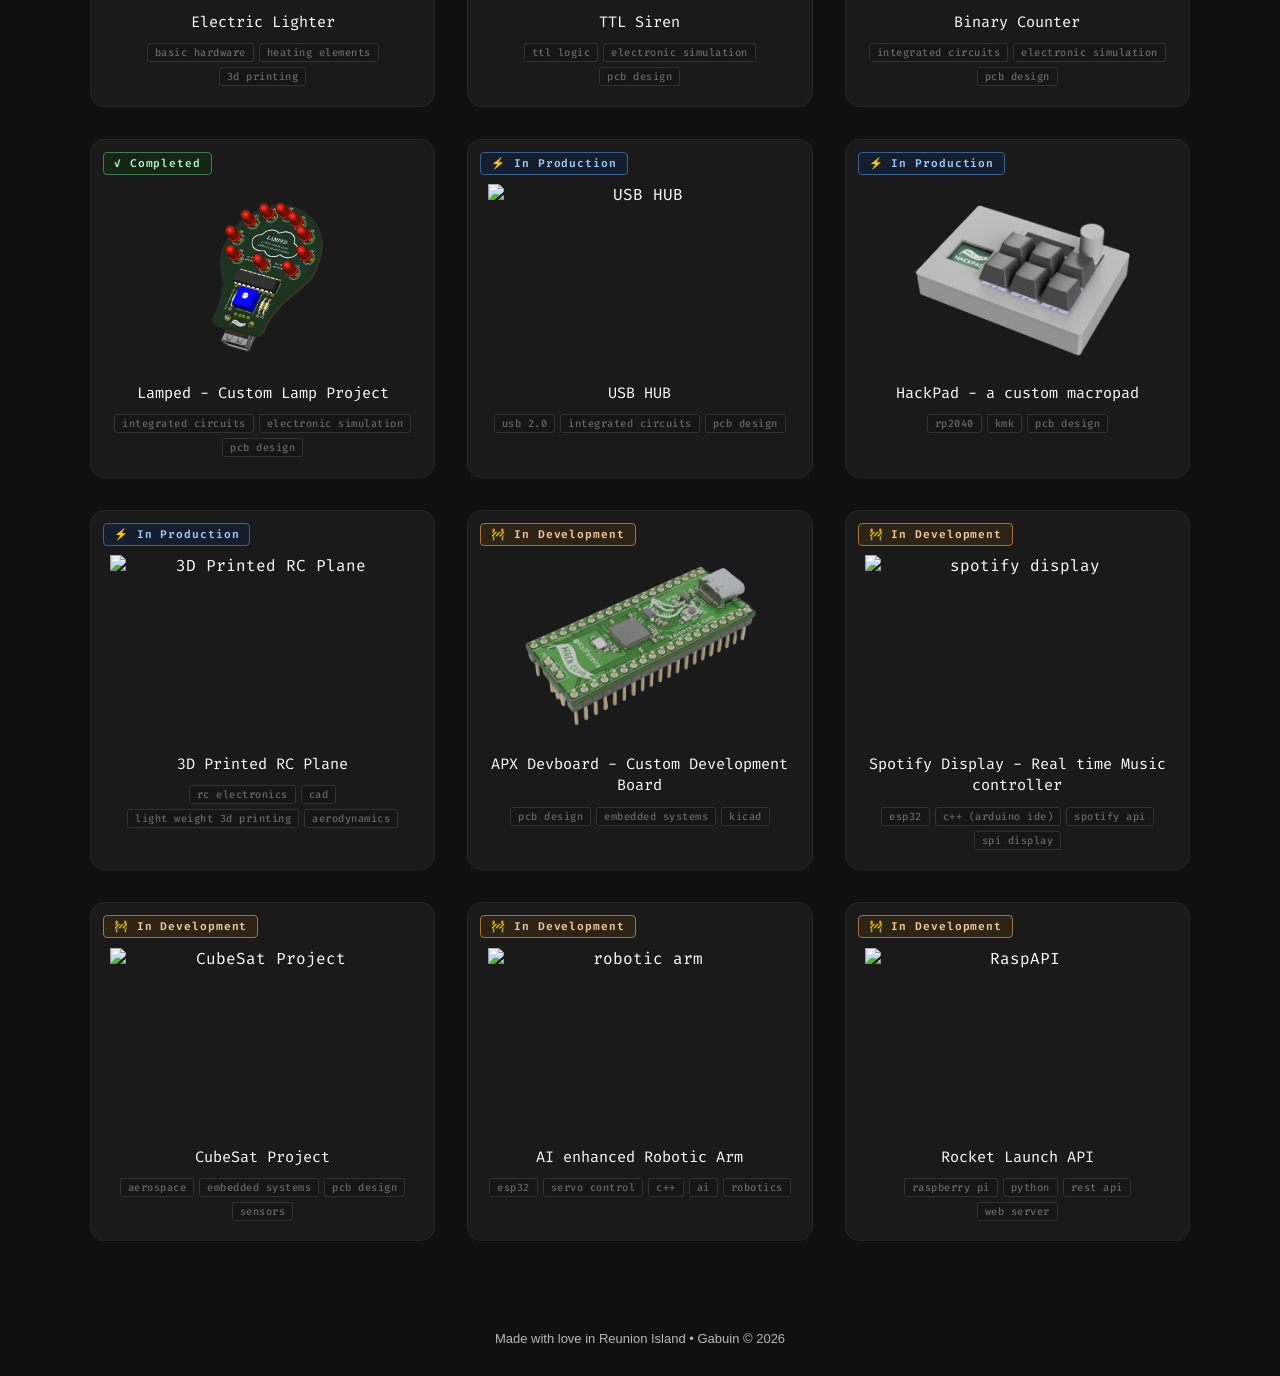
==== commit 1af9854b: "Add files via upload" ====
--- a/index.html
+++ b/index.html
@@ -1,19 +1,17 @@
 <!DOCTYPE html>
-<html lang="en">
-    <head>
-        <link rel="icon" type="image/x-icon" href="images/favicon.ico">
-        <link rel="stylesheet" href="main.css">
-        <meta charset="UTF-8">
-        <meta name="viewport" content="width=device-width, initial-scale=1.0">
-        <meta name="description" content="Portfolio of Gabin Tavernier — student maker focused on aerospace, electronics, and embedded projects.">
-        <title>GABIN TAVERNIER</title>
-    </head>
+<html>
+    <head>
+        <link rel="stylesheet" href="main.css">
+        <meta charset="UTF-8">
+        <meta name="viewport" content="width=device-width, initial-scale=1.0">
+        <title>GABIN TAVERNIER</title>
+    </head>
     <body>
 
-        <!-- Binary background effect -->
+        <!-- background with a binary effect (bro is a not hacker lmao) -->
         <canvas id="binary-canvas"></canvas>
 
-        <!-- Full-page WIP splash -->
+        <!-- page that inform that the website is not finished yet -->
         <div id="wip-splash">
             <canvas id="wip-canvas"></canvas>
             <div id="wip-splash-inner">
@@ -40,7 +38,7 @@
             </div>
         </div>
         <div id="header">
-            <!-- Desktop nav -->
+            <!-- navigation for desktop -->
             <span id="nav-logo">GABIN TAVERNIER</span>
             <nav id="nav-desktop">
                 <a href="index.html" class="nav-link active" data-i18n="nav-projects">Projects</a>
@@ -51,7 +49,7 @@
                 <a href="contact.html"><button id="contact-btn" data-i18n="nav-contact">Contact</button></a>
                 <button class="lang-btn">FR</button>
             </div>
-            <!-- Mobile only -->
+            <!-- navigation for mobile -->
             <button id="hamburger" aria-label="Menu">
                 <span></span>
                 <span></span>
@@ -68,17 +66,16 @@
             </nav>
         </div>
 
-        <!-- Hero section -->
+        <!-- hero section -->
         <div id="hero">
             <div id="hero-text">
                 <span class="greeting" data-i18n="greeting">Hi, I'm</span>
                 <h1>Gabin Tavernier</h1>
                 <span class="subtitle" data-i18n="hero-subtitle">Student &bull; Maker &bull; Aerospace Enthusiast</span>
             </div>
-            <img src="images/prayge.png" alt="me" />
-        </div>
-
-        <div id="scroll-down" onclick="document.getElementById('projects').scrollIntoView({behavior:'smooth'})">
+        </div>
+
+        <div id="scroll-down" onclick="document.getElementById('projects').scrollIntoView({behavior:'smooth'})" style="cursor:pointer;">
             <span data-i18n="scroll-down-txt">scroll down</span>
             <svg width="18" height="18" viewBox="0 0 24 24" fill="none" stroke="currentColor" stroke-width="2" stroke-linecap="round" stroke-linejoin="round"><polyline points="6 9 12 15 18 9"/></svg>
         </div>
@@ -103,7 +100,7 @@
         </div>
 
         <div class="projects-grid">
-            <!-- ✓ Completed -->
+            <!-- completed projects -->
             <div class="project rc-plane-card" data-key="rc-plane">
                 <span class="done-badge" data-i18n="badge-done">✓ Completed</span>
                 <img src="images/gabin rc plane.png" alt="RC Plane Project" width="200" height="200" />
@@ -138,8 +135,13 @@
                 <span class="done-badge" data-i18n="badge-done">✓ Completed</span>
                 <img src="images/LAMPED.png" alt="Lamped" width="200" height="200" />
                 <p data-i18n="proj-lamped">Lamped</p>
-            </div>
-            <!-- ⚡ In Production -->
+            </div> 
+            <!-- in production projects -->
+            <div class="project usb" data-key="usb">
+                <span class="prod-badge" data-i18n="badge-prod">⚡ In Production</span>
+                <img src="images/pcb usb.png" alt="USB HUB" width="200" height="200" />
+                <p data-i18n="proj-usb">USB HUB</p>
+            </div>
             <div class="project hackpad" data-key="hackpad">
                 <span class="prod-badge" data-i18n="badge-prod">⚡ In Production</span>
                 <img src="images/rendu hackpad rbg.png" alt="HackPad - a custom macropad" width="230" height="160" />
@@ -150,7 +152,7 @@
                 <img src="images/3D plane.png" alt="3D Printed RC Plane" width="200" height="200" />
                 <p data-i18n="proj-3dplane">3D Printed RC Plane</p>
             </div>
-            <!-- 🚧 In Development -->
+            <!-- in development projects -->
             <div class="project devboard" data-key="apx-devboard">
                 <span class="wip-badge" data-i18n="badge-wip">🚧 In Development</span>
                 <img src="images/devboard.png" alt="devboard" width="220" height="150" />
@@ -180,20 +182,29 @@
 
         </div>
 
-        <!-- Fenêtre modale projet -->
+        <!-- project modal window -->
         <div id="modal-bg" class="modal-bg" style="display:none;">
             <div class="modal" id="modal-content">
-                <button class="modal-close" id="modal-close" aria-label="Fermer">&times;</button>
+                <button class="modal-close" id="modal-close" aria-label="Close">&times;</button>
                 <div id="modal-body">
-                    <!-- Le contenu du projet s'affichera ici -->
+                    <!-- project content goes here -->
                 </div>
             </div>
         </div>
 
        <script src="script.js" defer></script> 
-<footer class="site-footer">
-  <p>Made with love in Reunion Island • Gabin © 2026</p>
-</footer>
-    </body>
-</html>
-
+<footer style="
+  margin-top: 60px;
+  padding: 30px 20px;
+  text-align: center;
+  font-family: -apple-system, BlinkMacSystemFont, 'Segoe UI', sans-serif;
+  font-size: 13px;
+  color: rgba(255, 255, 255, 0.7);
+">
+  <p style="margin: 0;">
+    Made with love in Reunion Island • Gabuin © 2026
+  </p>
+</footer>
+    </body>
+</html>
+
--- a/main.css
+++ b/main.css
@@ -1055,11 +1055,6 @@
     color: #fff;
 }
 
-.modal-link-hackclub {
-    background: #ec3750;
-    color: #fff;
-}
-
 /* ── Desktop nav elements ── */
 #nav-logo {
     font-family: 'VT323', monospace;
@@ -1076,6 +1071,7 @@
     align-items: center;
     gap: 4px;
     margin-left: -80px;
+    transform: translateX(16px);
 }
 
 #nav-desktop .nav-link {
@@ -1088,6 +1084,7 @@
     display: flex;
     align-items: center;
     gap: 10px;
+    transform: translateX(16px);
 }
 
 #contact-btn-wrap a {
@@ -1136,15 +1133,10 @@
     margin-right: auto;
 }
 
-#contact-btn:hover {
-    background: #e5e5e5;
-    transform: translateY(-1px);
-}
-
-.contact-btn-active {
-    background: #2a2a2a !important;
-    color: #ffffff !important;
-}
+#contact-btn:hover {
+    background: #e5e5e5;
+    transform: translateY(-1px);
+}
 
 /* ── Hero section ── */
 #hero {
@@ -1204,7 +1196,7 @@
     50%       { transform: translateY(6px); }
 }
 
-#scroll-down {
+#scroll-down {
     font-family: 'Fira Code', monospace;
     font-size: 0.85rem;
     color: #555555;
@@ -1218,11 +1210,10 @@
     user-select: none;
     padding: 2.5rem 0;
     max-width: 1100px;
-    margin: 0 auto;
-    position: relative;
-    z-index: 2;
-    cursor: pointer;
-}
+    margin: 0 auto;
+    position: relative;
+    z-index: 2;
+}
 
 #scroll-down svg {
     width: 24px;
@@ -1242,7 +1233,7 @@
 }
 
 /* ── Mobile overrides (≤768px) ── */
-@media (max-width: 768px) {
+@media (max-width: 768px) {
     #header {
         display: block;
         padding: 10px 0;
@@ -1280,20 +1271,7 @@
         font-size: 1.8rem;
     }
 
-    .page-content {
-        padding: 1.5rem 1.2rem;
-    }
-}
-
-.site-footer {
-    margin-top: 60px;
-    padding: 30px 20px;
-    text-align: center;
-    font-family: -apple-system, BlinkMacSystemFont, "Segoe UI", sans-serif;
-    font-size: 13px;
-    color: rgba(255, 255, 255, 0.7);
-}
-
-.site-footer p {
-    margin: 0;
-}
+    .page-content {
+        padding: 1.5rem 1.2rem;
+    }
+}
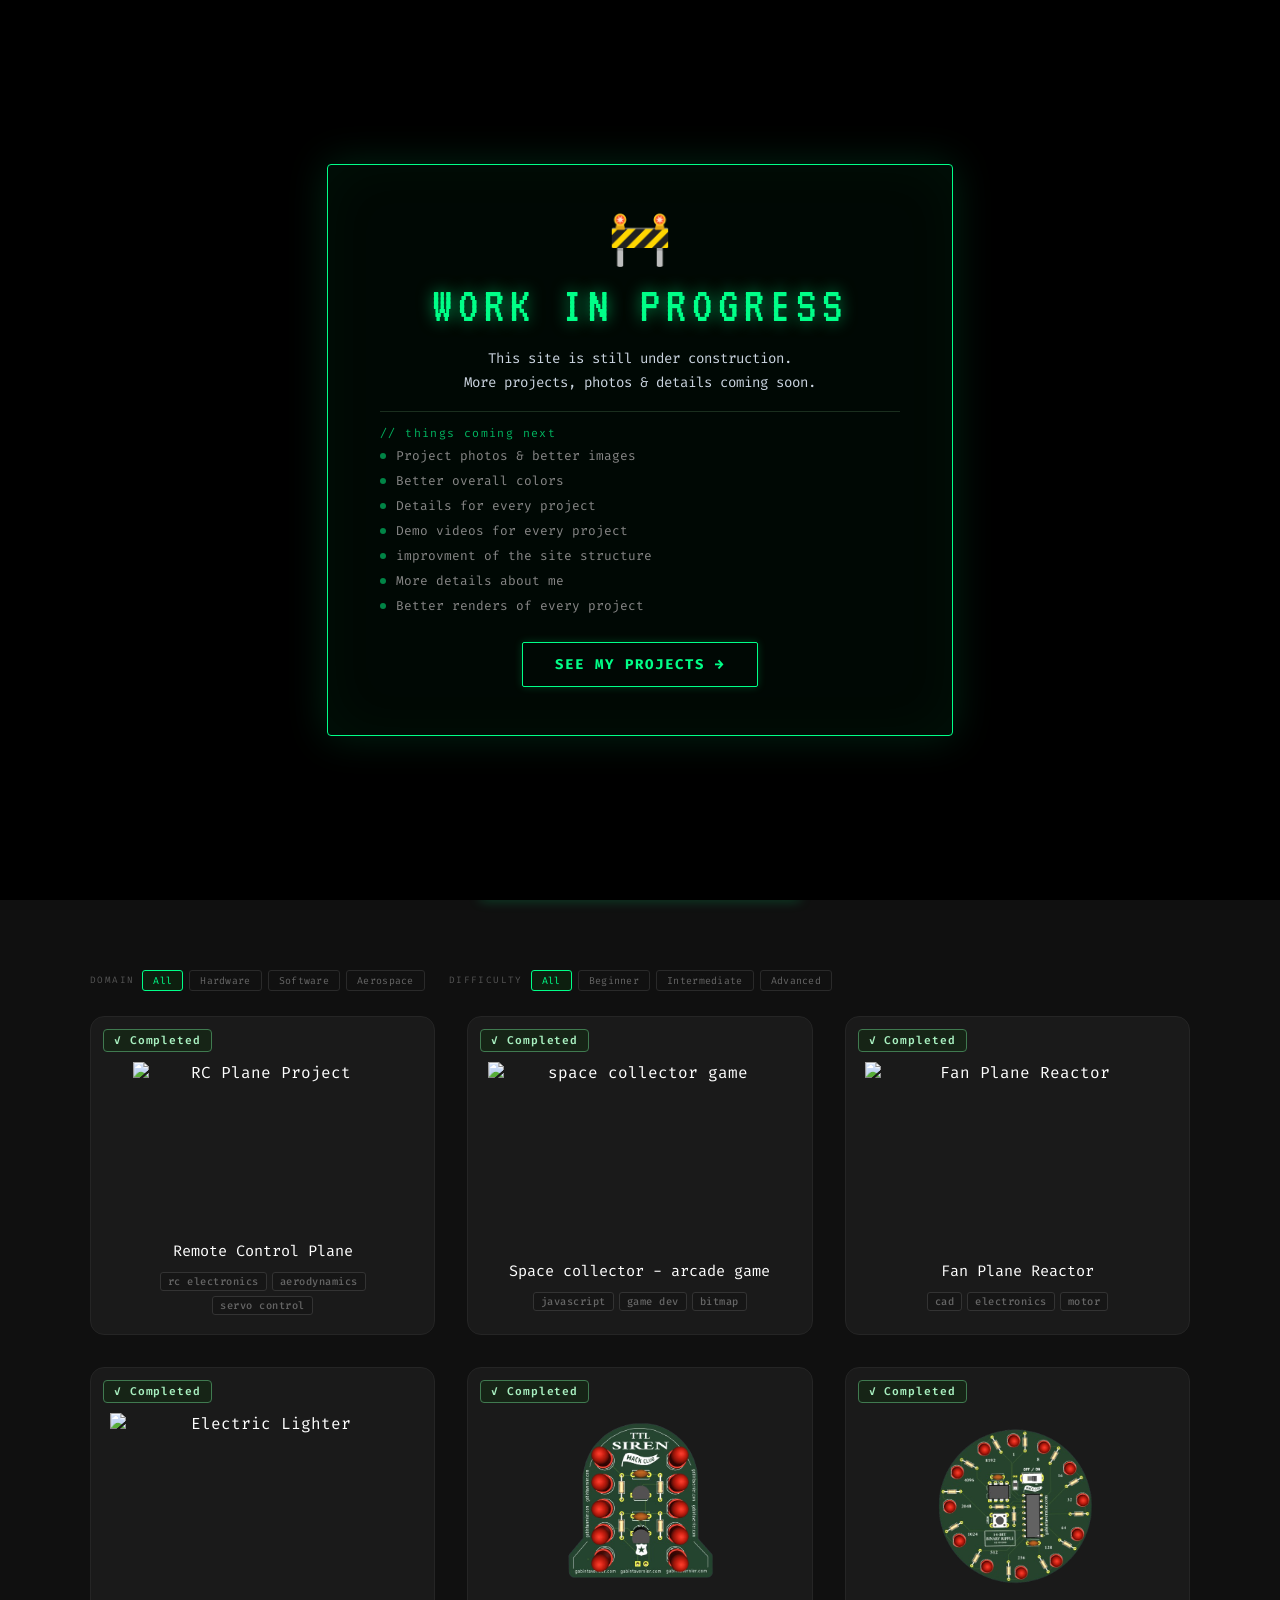
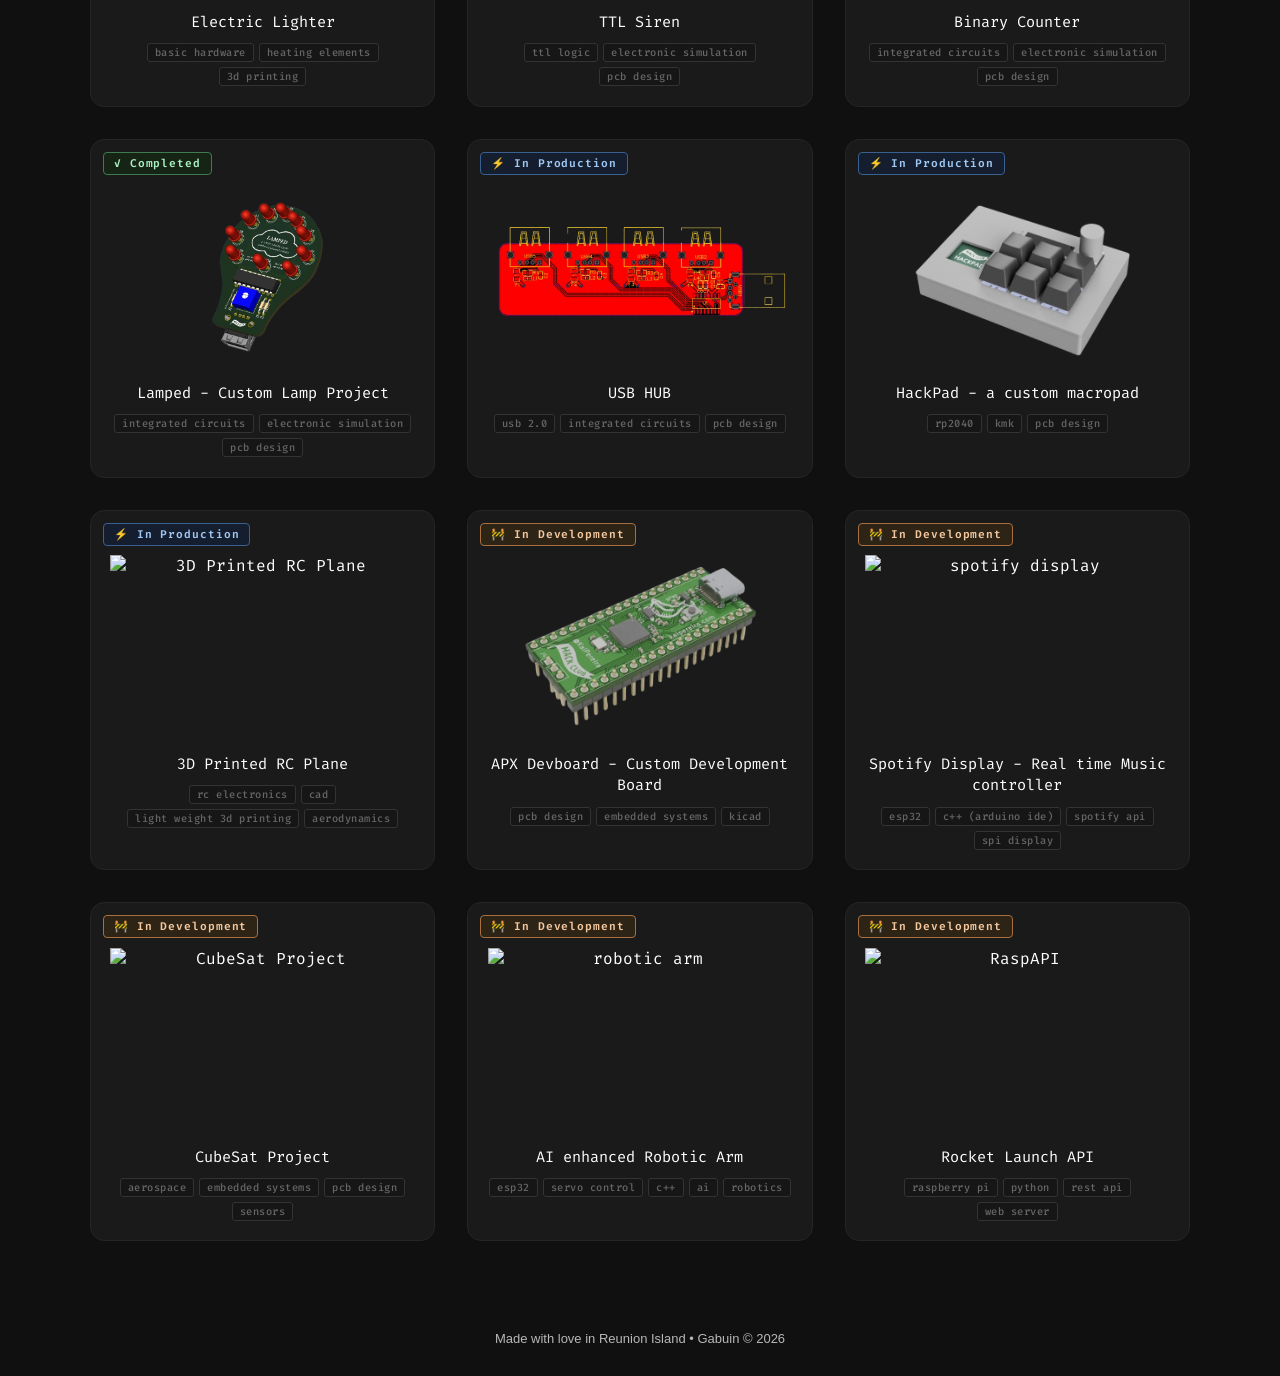
==== commit fdb20baf: "Add files via upload" ====
--- a/index.html
+++ b/index.html
@@ -8,7 +8,7 @@
     </head>
     <body>
 
-        <!-- background with a binary effect (bro is a not hacker lmao) -->
+        <!-- background with a binary effect (bro is not an hacker lmao) -->
         <canvas id="binary-canvas"></canvas>
 
         <!-- page that inform that the website is not finished yet -->
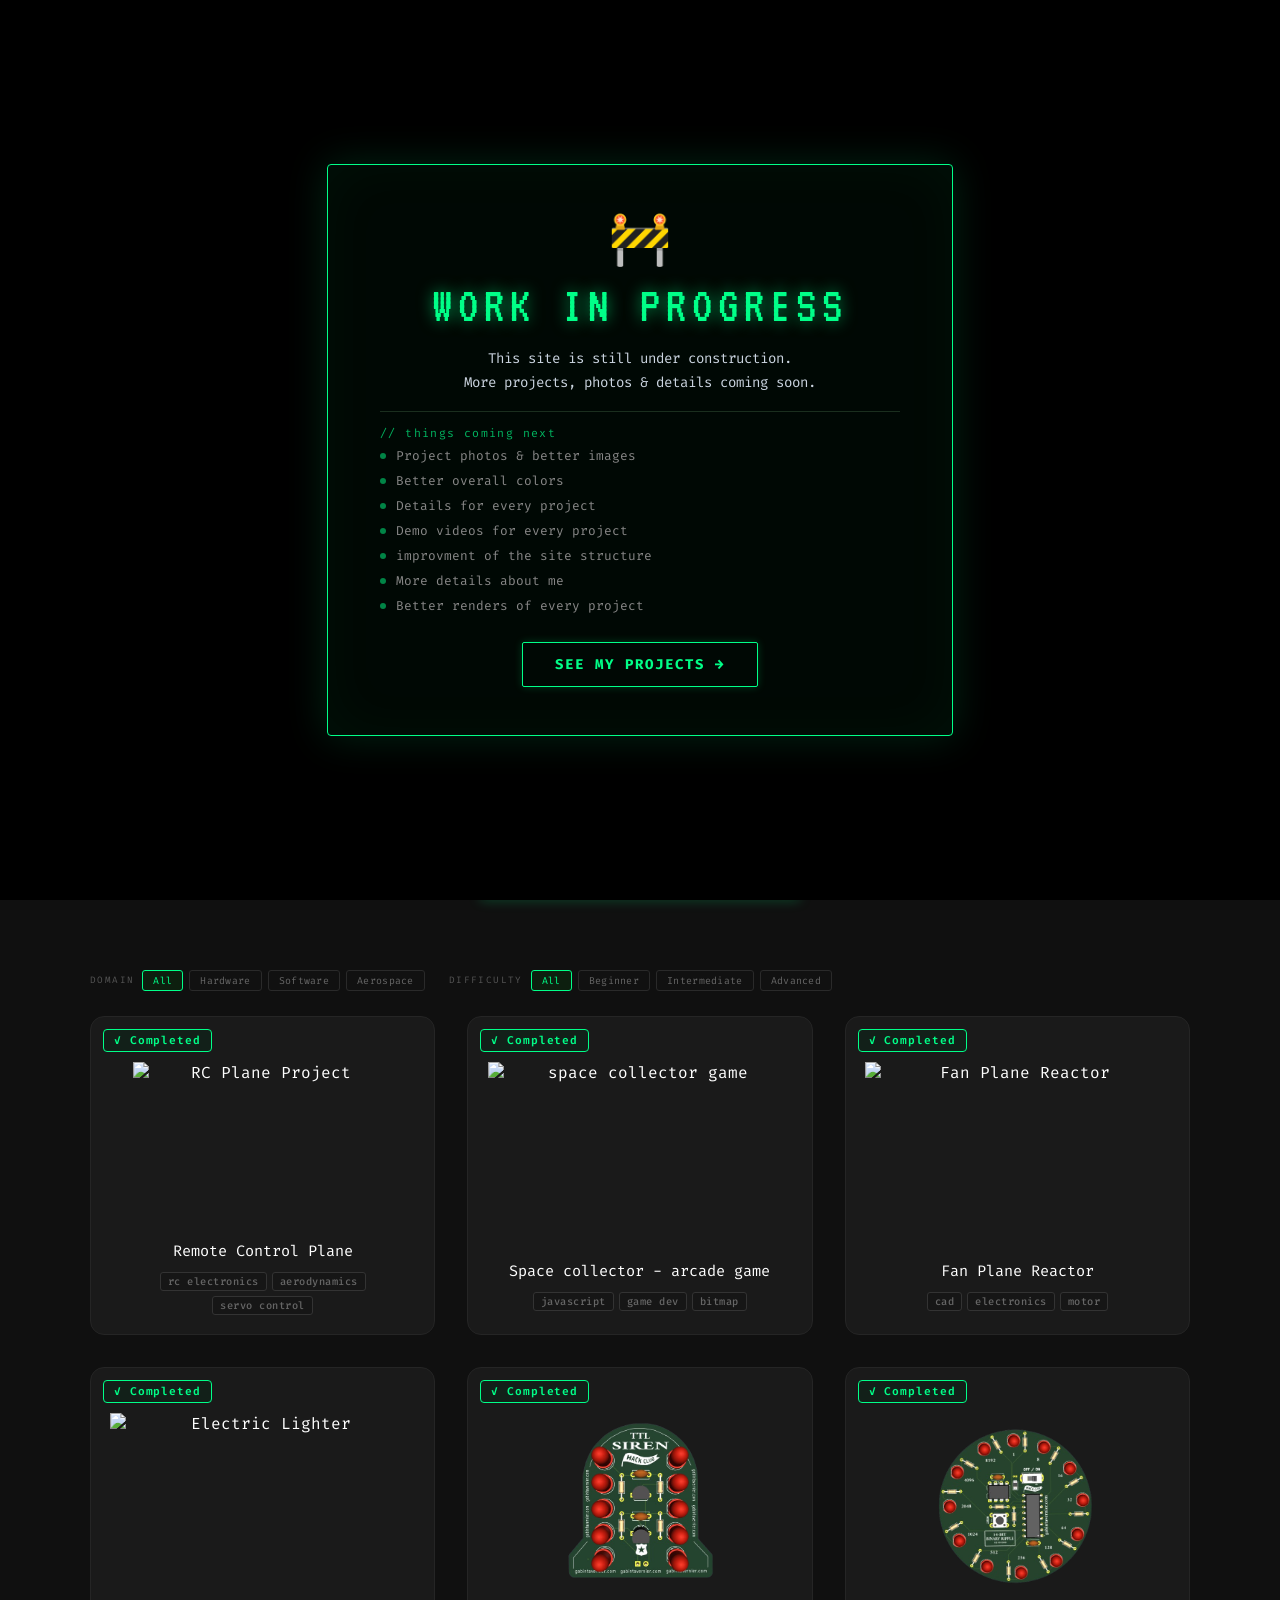
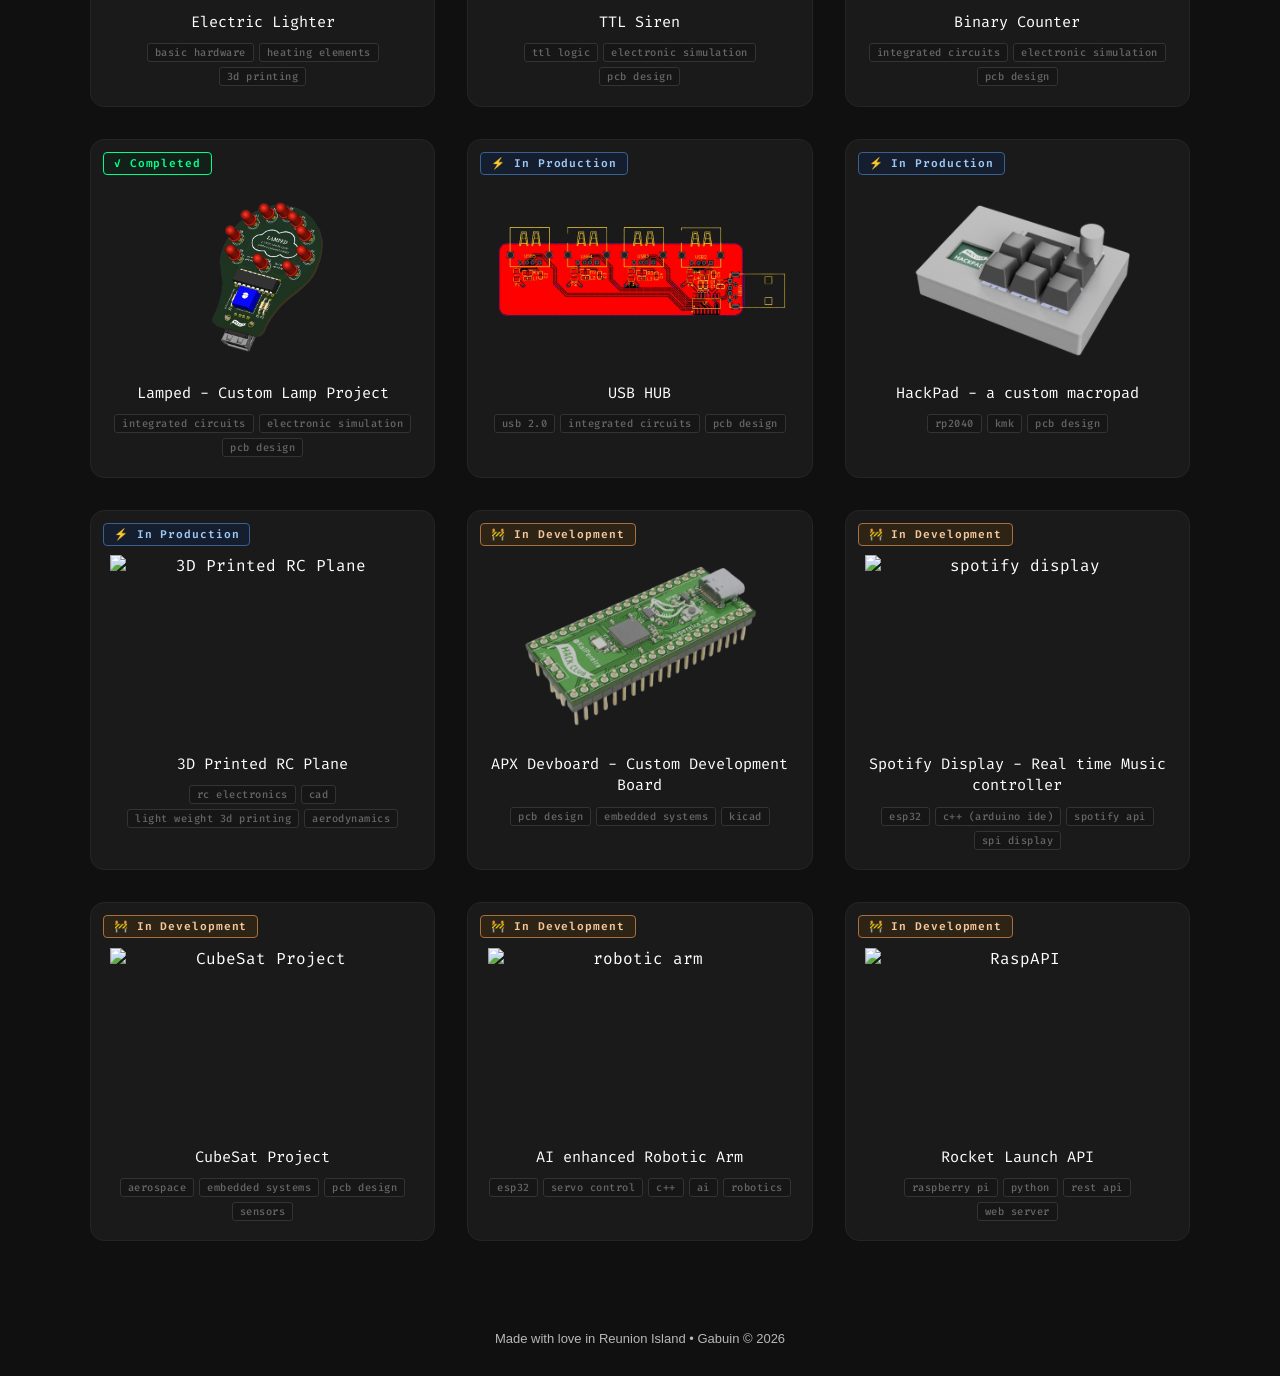
==== commit ff9f7909: "Add files via upload" ====
--- a/index.html
+++ b/index.html
@@ -33,7 +33,7 @@
                         </ul>
                     </div>
 
-                    <button id="wip-enter-btn" data-i18n="wip-enter" onclick="document.getElementById('wip-splash').style.display='none'">Enter anyway &rarr;</button>
+                    <button id="wip-enter-btn" data-i18n="wip-enter">Enter anyway &rarr;</button>
                 </div>
             </div>
         </div>
--- a/main.css
+++ b/main.css
@@ -18,6 +18,26 @@
 html {
     margin: 0;
     padding: 0;
+    scrollbar-width: thin;
+    scrollbar-color: #7a7a7a #111111;
+}
+
+html::-webkit-scrollbar {
+    width: 10px;
+}
+
+html::-webkit-scrollbar-track {
+    background: #111111;
+}
+
+html::-webkit-scrollbar-thumb {
+    background: linear-gradient(180deg, #8b8b8b 0%, #6a6a6a 100%);
+    border-radius: 12px;
+    border: 2px solid #111111;
+}
+
+html::-webkit-scrollbar-thumb:hover {
+    background: linear-gradient(180deg, #a0a0a0 0%, #7a7a7a 100%);
 }
 
 #binary-canvas {
@@ -487,6 +507,103 @@
     color: #cccccc;
 }
 
+.contact-or {
+    width: 100%;
+    text-align: center;
+    margin: 1.4rem 0 1.2rem;
+    font-family: 'Fira Code', monospace;
+    font-size: 0.85rem;
+    letter-spacing: 0.18em;
+    color: #666;
+}
+
+.contact-form {
+    margin: 0 auto;
+    width: min(100%, 720px);
+    max-width: 720px;
+    display: grid;
+    gap: 0.55rem;
+    background: rgba(14, 14, 14, 0.9);
+    border: 1px solid #232323;
+    border-radius: 10px;
+    padding: 1.1rem 1.1rem 1.2rem;
+}
+
+.contact-form-title {
+    margin: 0 0 0.5rem;
+    font-family: 'VT323', monospace;
+    letter-spacing: 1px;
+    font-size: 1.65rem;
+    color: #ececec;
+}
+
+.contact-form label {
+    font-size: 0.66rem;
+    letter-spacing: 0.08em;
+    text-transform: uppercase;
+    color: #7b7b7b;
+    font-family: 'Fira Code', monospace;
+}
+
+.contact-form input,
+.contact-form textarea {
+    width: 100%;
+    box-sizing: border-box;
+    border: 1px solid #2e2e2e;
+    border-radius: 7px;
+    background: #111111;
+    color: #d7d7d7;
+    padding: 0.65rem 0.75rem;
+    font-family: 'Fira Code', monospace;
+    font-size: 0.82rem;
+    resize: vertical;
+    transition: border-color 0.15s ease, box-shadow 0.15s ease;
+}
+
+.contact-form input:focus,
+.contact-form textarea:focus {
+    outline: none;
+    border-color: #00ff88;
+    box-shadow: 0 0 0 2px rgba(0, 255, 136, 0.15);
+}
+
+#contact-send-btn {
+    margin-top: 0.4rem;
+    justify-self: start;
+    border: 1px solid #00ff88;
+    background: transparent;
+    color: #00ff88;
+    padding: 0.55rem 1rem;
+    border-radius: 6px;
+    font-family: 'Fira Code', monospace;
+    font-size: 0.75rem;
+    letter-spacing: 0.08em;
+    text-transform: uppercase;
+    cursor: pointer;
+    transition: background 0.15s ease, color 0.15s ease, box-shadow 0.15s ease;
+}
+
+#contact-send-btn:hover {
+    background: rgba(0, 255, 136, 0.08);
+    box-shadow: 0 0 14px rgba(0, 255, 136, 0.2);
+}
+
+.contact-form-status {
+    margin: 0.35rem 0 0;
+    min-height: 1.2em;
+    font-family: 'Fira Code', monospace;
+    font-size: 0.72rem;
+    color: #7a7a7a;
+}
+
+.contact-form-status.ok {
+    color: #54d992;
+}
+
+.contact-form-status.err {
+    color: #ff7373;
+}
+
 .projects-grid {
     display: grid;
     grid-template-columns: repeat(auto-fill, minmax(280px, 1fr));
@@ -592,7 +709,8 @@
 .project:hover {
     transform: translateY(-4px);
     background: #212121;
-    border-color: #333333;
+    border-color: #00ff88;
+    box-shadow: 0 0 18px rgba(0, 255, 136, 0.32);
 }
 
 .wip-badge {
@@ -615,9 +733,9 @@
     position: absolute;
     top: 12px;
     left: 12px;
-    background: #162416;
-    color: #a8f0c0;
-    border: 1px solid #407a50;
+    background: #122019;
+    color: #00ff88;
+    border: 1px solid #00ff88;
     font-size: 0.7rem;
     font-weight: 600;
     padding: 3px 10px;
@@ -651,6 +769,10 @@
     margin-bottom: 0.8rem;
     width: 100%;
     height: 180px;
+    border-radius: 0;
+    padding: 0;
+    border: none;
+    box-sizing: border-box;
     object-fit: contain;
     object-position: center center;
     transition: transform 0.2s ease;
@@ -729,6 +851,27 @@
     min-width: 280px;
     border: 1px solid #2a2a2a;
     text-align: center;
+    scrollbar-width: thin;
+    scrollbar-color: #8a8a8a #121212;
+}
+
+.modal::-webkit-scrollbar {
+    width: 10px;
+}
+
+.modal::-webkit-scrollbar-track {
+    background: #111111;
+    border-radius: 12px;
+}
+
+.modal::-webkit-scrollbar-thumb {
+    background: linear-gradient(180deg, #9a9a9a 0%, #727272 100%);
+    border-radius: 12px;
+    border: 2px solid #111111;
+}
+
+.modal::-webkit-scrollbar-thumb:hover {
+    background: linear-gradient(180deg, #b0b0b0 0%, #888888 100%);
 }
 
 #modal-body h2 {
@@ -769,12 +912,19 @@
 /* ── Skills page ── */
 .skills-grid {
     display: grid;
-    grid-template-columns: repeat(auto-fill, minmax(280px, 1fr));
+    grid-template-columns: 1fr 1fr 1fr;
     gap: 24px;
     margin-top: 2.5rem;
-    max-width: 1100px;
+    max-width: 1300px;
     margin-left: auto;
     margin-right: auto;
+    align-items: stretch;
+}
+
+.skills-col {
+    display: flex;
+    flex-direction: column;
+    gap: 24px;
 }
 
 .skills-row {
@@ -790,7 +940,13 @@
     padding: 1.8rem 2rem 1.6rem;
     text-align: left;
     position: relative;
-    transition: transform 0.2s ease, border-color 0.2s ease, box-shadow 0.2s ease;
+    transition: transform 0.2s ease, border-color 0.2s ease, box-shadow 0.2s ease, opacity 0.3s ease, filter 0.3s ease;
+}
+
+/* Dim other cards when one is hovered */
+.skills-grid:has(.skill-card:hover) .skill-card:not(:hover) {
+    opacity: 0.35;
+    filter: brightness(0.5);
 }
 
 .skill-card:hover {
@@ -825,18 +981,27 @@
     display: flex;
     align-items: flex-start;
     gap: 14px;
-    margin-top: 18px;
+    margin-top: 64px;
+    position: relative;
+    height: 120px;
+    background: rgba(255, 255, 255, 0.02);
+    border-radius: 6px;
+    padding: 8px;
+    overflow: hidden;
 }
 
 .skill-section-label {
-    font-size: 0.56rem;
+    position: absolute;
+    top: 5px;
+    left: 7px;
+    font-size: 0.62rem;
     text-transform: uppercase;
-    letter-spacing: 0.15em;
-    color: #555;
-    min-width: 72px;
-    padding-top: 4px;
-    font-family: 'Fira Code', monospace;
-    flex-shrink: 0;
+    letter-spacing: 0.12em;
+    color: #4a4a4a;
+    font-family: 'Fira Code', monospace;
+    pointer-events: none;
+    z-index: 1;
+    display: block;
 }
 
 .skill-card .tags-list {
@@ -844,11 +1009,14 @@
     margin-top: 0;
     gap: 7px;
     row-gap: 8px;
+    position: relative;
+    width: 100%;
+    height: 100%;
 }
 
 /* Per-card accent colors */
 .skill-card--prog   { --accent: #818cf8; }
-.skill-card--hw     { --accent: #34d399; }
+.skill-card--hw     { --accent: #00ff88; }
 .skill-card--pcb    { --accent: #38bdf8; }
 .skill-card--soft   { --accent: #fbbf24; }
 .skill-card--domain { --accent: #fb923c; }
@@ -862,6 +1030,47 @@
     border: 1px solid #2a2a2a;
     color: #bbb;
     transition: border-color 0.15s, color 0.15s;
+    position: absolute;
+    user-select: none;
+    white-space: nowrap;
+}
+
+.skill-card .tag.tag--icon {
+    display: inline-flex;
+    align-items: center;
+    gap: 5px;
+    padding: 4px 9px;
+}
+
+.skill-card .tag .tag-icon {
+    width: 16px;
+    height: 16px;
+    object-fit: contain;
+    flex-shrink: 0;
+}
+
+.skill-card .tag.tag--icon span {
+    font-size: 0.66rem;
+}
+
+/* Section-based visual differentiation */
+.skill-card .tag[data-section] {
+    opacity: 1;
+}
+
+/* First subsection slightly brighter */
+.skill-card .tag[data-section="langs"],
+.skill-card .tag[data-section="mcus"],
+.skill-card .tag[data-section="pcb"],
+.skill-card .tag[data-section="soft"] {
+    opacity: 1;
+}
+
+/* Second subsection slightly dimmer */
+.skill-card .tag[data-section="tech"],
+.skill-card .tag[data-section="3d"] {
+    opacity: 0.75;
+    filter: brightness(0.9);
 }
 
 .skill-card:hover .tag {
@@ -869,14 +1078,14 @@
 }
 
 .skill-card--prog   .tag { background: #18173a; color: #a5b4fc; border-color: #2a2856; }
-.skill-card--hw     .tag { background: #0c2a1f; color: #6ee7b7; border-color: #1a3d2e; }
+.skill-card--hw     .tag { background: #122019; color: #54d992; border-color: #3fb877; }
 .skill-card--pcb    .tag { background: #0c2038; color: #7dd3fc; border-color: #163050; }
 .skill-card--soft   .tag { background: #2e2308; color: #fcd34d; border-color: #3d3010; }
 .skill-card--domain .tag { background: #2c1a04; color: #fdba74; border-color: #3e260a; }
 
 /* Gray tags inherit muted accent per card */
 .skill-card--prog   .tag--gray { background: #14132e; color: #6366f1; border-color: #252350; }
-.skill-card--hw     .tag--gray { background: #091e16; color: #34d399; border-color: #153528; }
+.skill-card--hw     .tag--gray { background: #122019; color: #54d992; border-color: #3fb877; }
 .skill-card--pcb    .tag--gray { background: #091828; color: #38bdf8; border-color: #122640; }
 .skill-card--soft   .tag--gray { background: #201904; color: #d97706; border-color: #33280a; }
 .skill-card--domain .tag--gray { background: #201200; color: #f97316; border-color: #301d06; }
@@ -967,7 +1176,7 @@
     font-family: 'Fira Code', monospace;
 }
 
-.step-done    { background: #1a3020; color: #86efac; }
+.step-done    { background: #122019; color: #00ff88; border: 1px solid #00ff88; }
 .step-current { background: #1c5a7c; color: #fff; }
 .step-todo    { background: #2a2a2a; color: #666; }
 
@@ -1163,7 +1372,7 @@
 
 #hero-text .greeting {
     font-family: 'Fira Code', monospace;
-    font-size: 0.9rem;
+    font-size: 1.6rem;
     color: #00ff88;
     margin: 0 0 0.4rem;
     display: block;
@@ -1176,6 +1385,7 @@
     font-weight: 400;
     color: #ffffff;
     margin: 0 0 0.4rem;
+    margin-left: -5px;
     line-height: 1;
     letter-spacing: 2px;
     display: block;
@@ -1234,6 +1444,10 @@
 
 /* ── Mobile overrides (≤768px) ── */
 @media (max-width: 768px) {
+    #binary-canvas {
+        display: none;
+    }
+
     #header {
         display: block;
         padding: 10px 0;
@@ -1251,7 +1465,38 @@
     #hero {
         flex-direction: column;
         padding: 2rem 1.5rem;
+        margin: 2rem 1rem 0;
         text-align: center;
+    }
+
+    .projects-grid {
+        padding: 0 1rem;
+    }
+
+    #project-filters {
+        padding: 0 1rem;
+        gap: 10px 14px;
+    }
+
+    #project-filters .filter-group {
+        width: 100%;
+        justify-content: flex-start;
+    }
+
+    #project-filters .filter-group:nth-child(2) {
+        flex-wrap: nowrap;
+        overflow-x: auto;
+        -webkit-overflow-scrolling: touch;
+        scrollbar-width: none;
+    }
+
+    #project-filters .filter-group:nth-child(2)::-webkit-scrollbar {
+        display: none;
+    }
+
+    #project-filters .filter-group:nth-child(2) .filter-label,
+    #project-filters .filter-group:nth-child(2) .filter-btn {
+        flex-shrink: 0;
     }
 
     #hero-text {
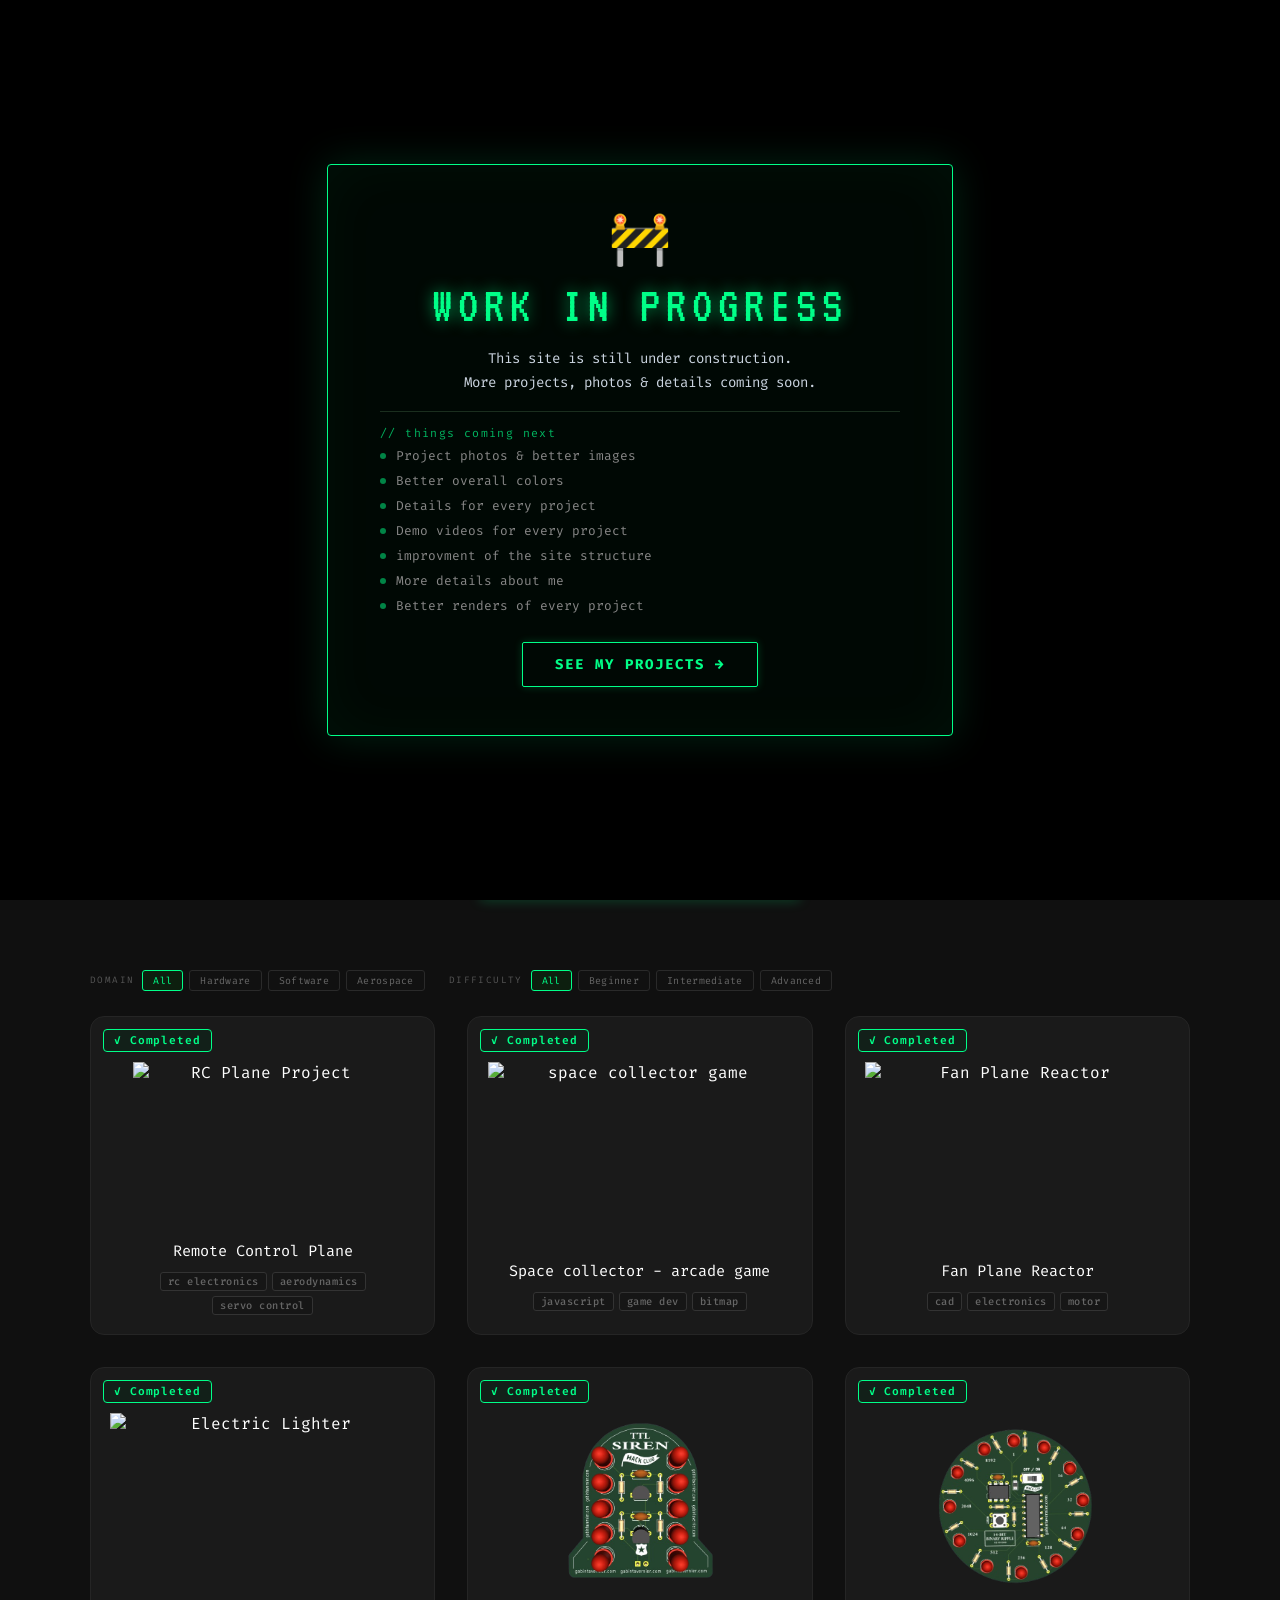
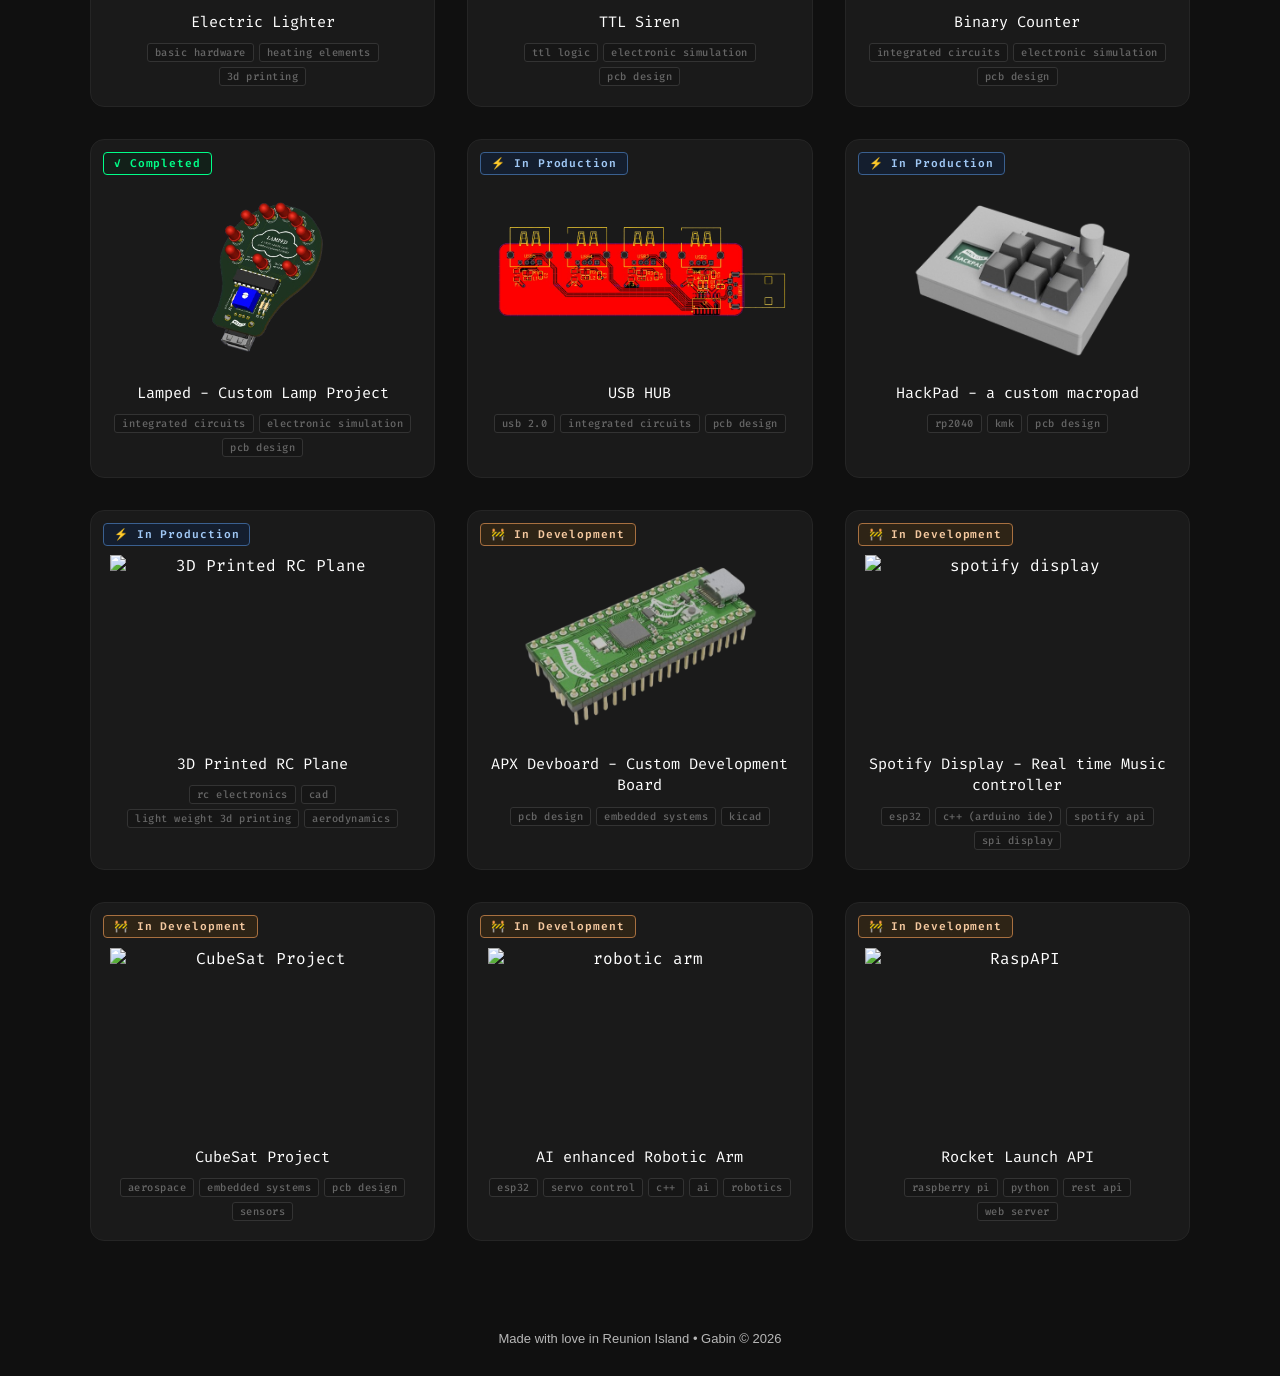
==== commit daa65765: "Add files via upload" ====
--- a/index.html
+++ b/index.html
@@ -202,7 +202,7 @@
   color: rgba(255, 255, 255, 0.7);
 ">
   <p style="margin: 0;">
-    Made with love in Reunion Island • Gabuin © 2026
+    Made with love in Reunion Island • Gabin © 2026
   </p>
 </footer>
     </body>
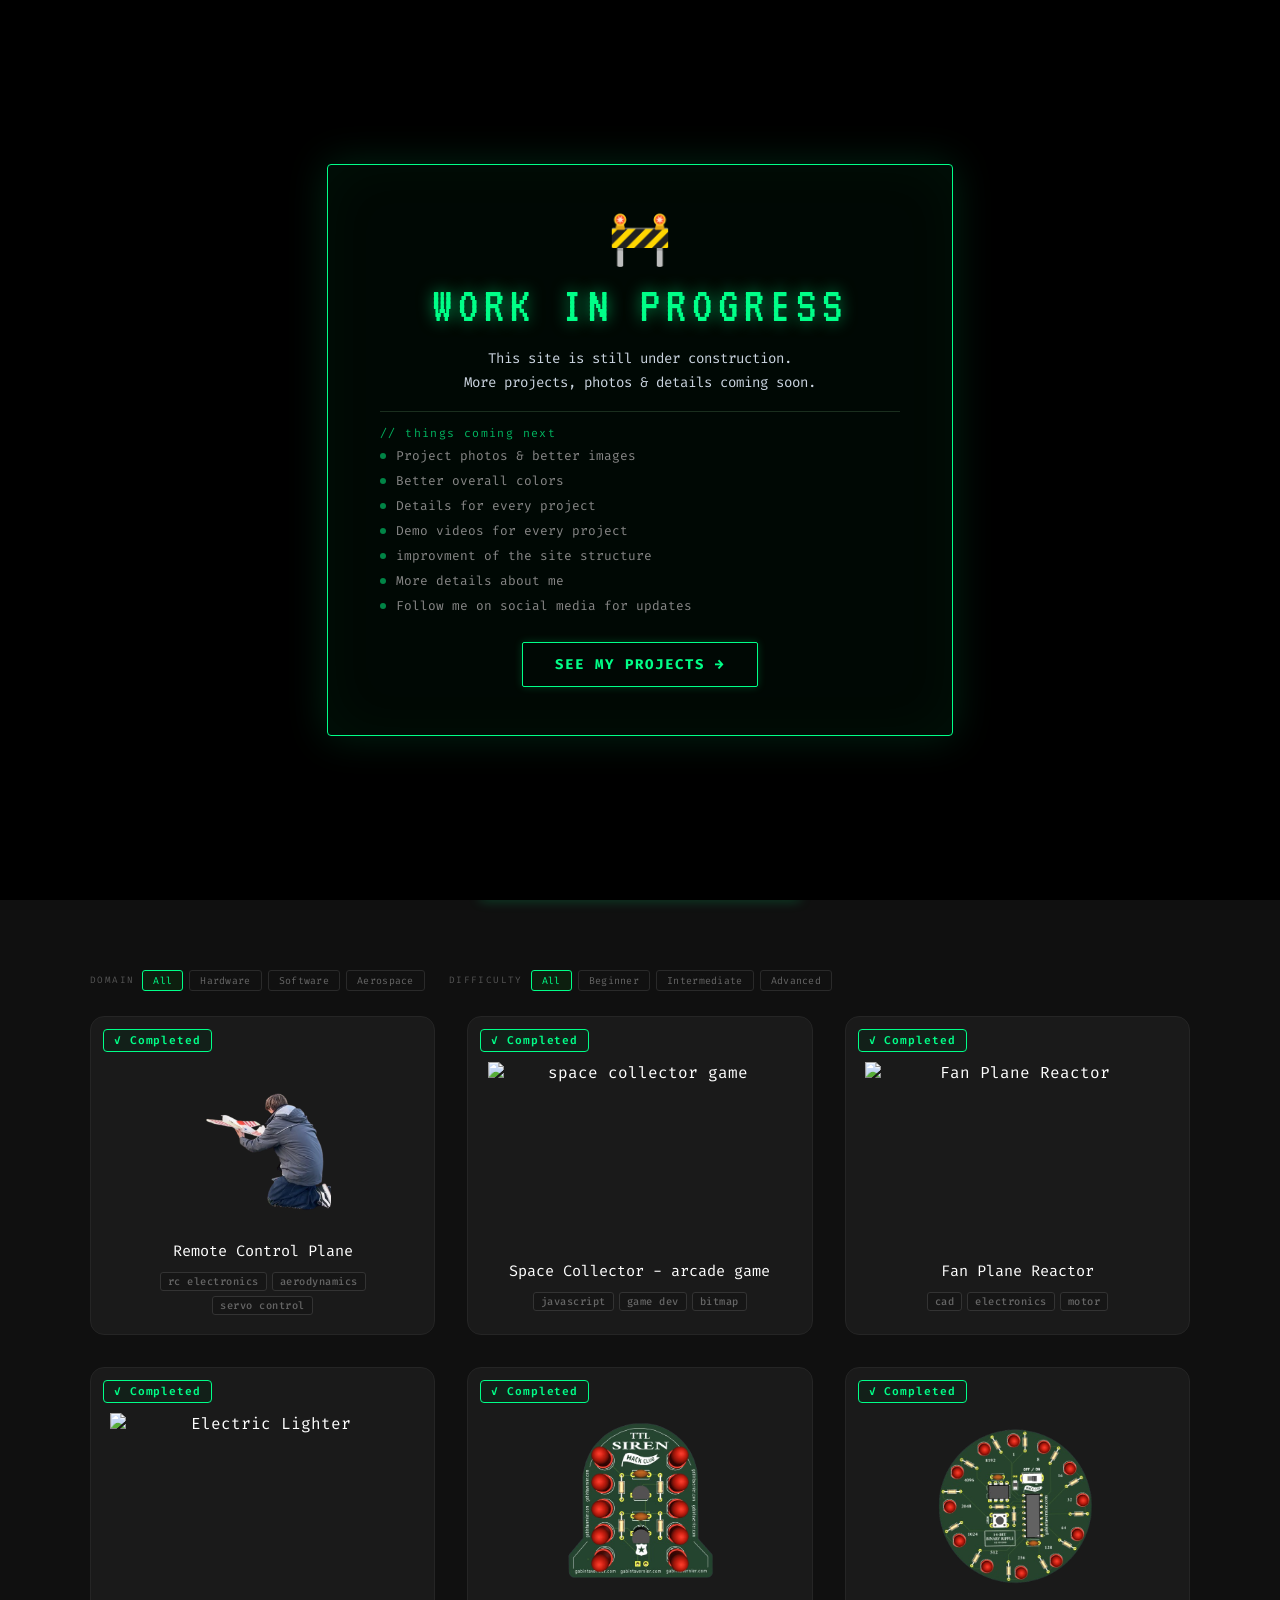
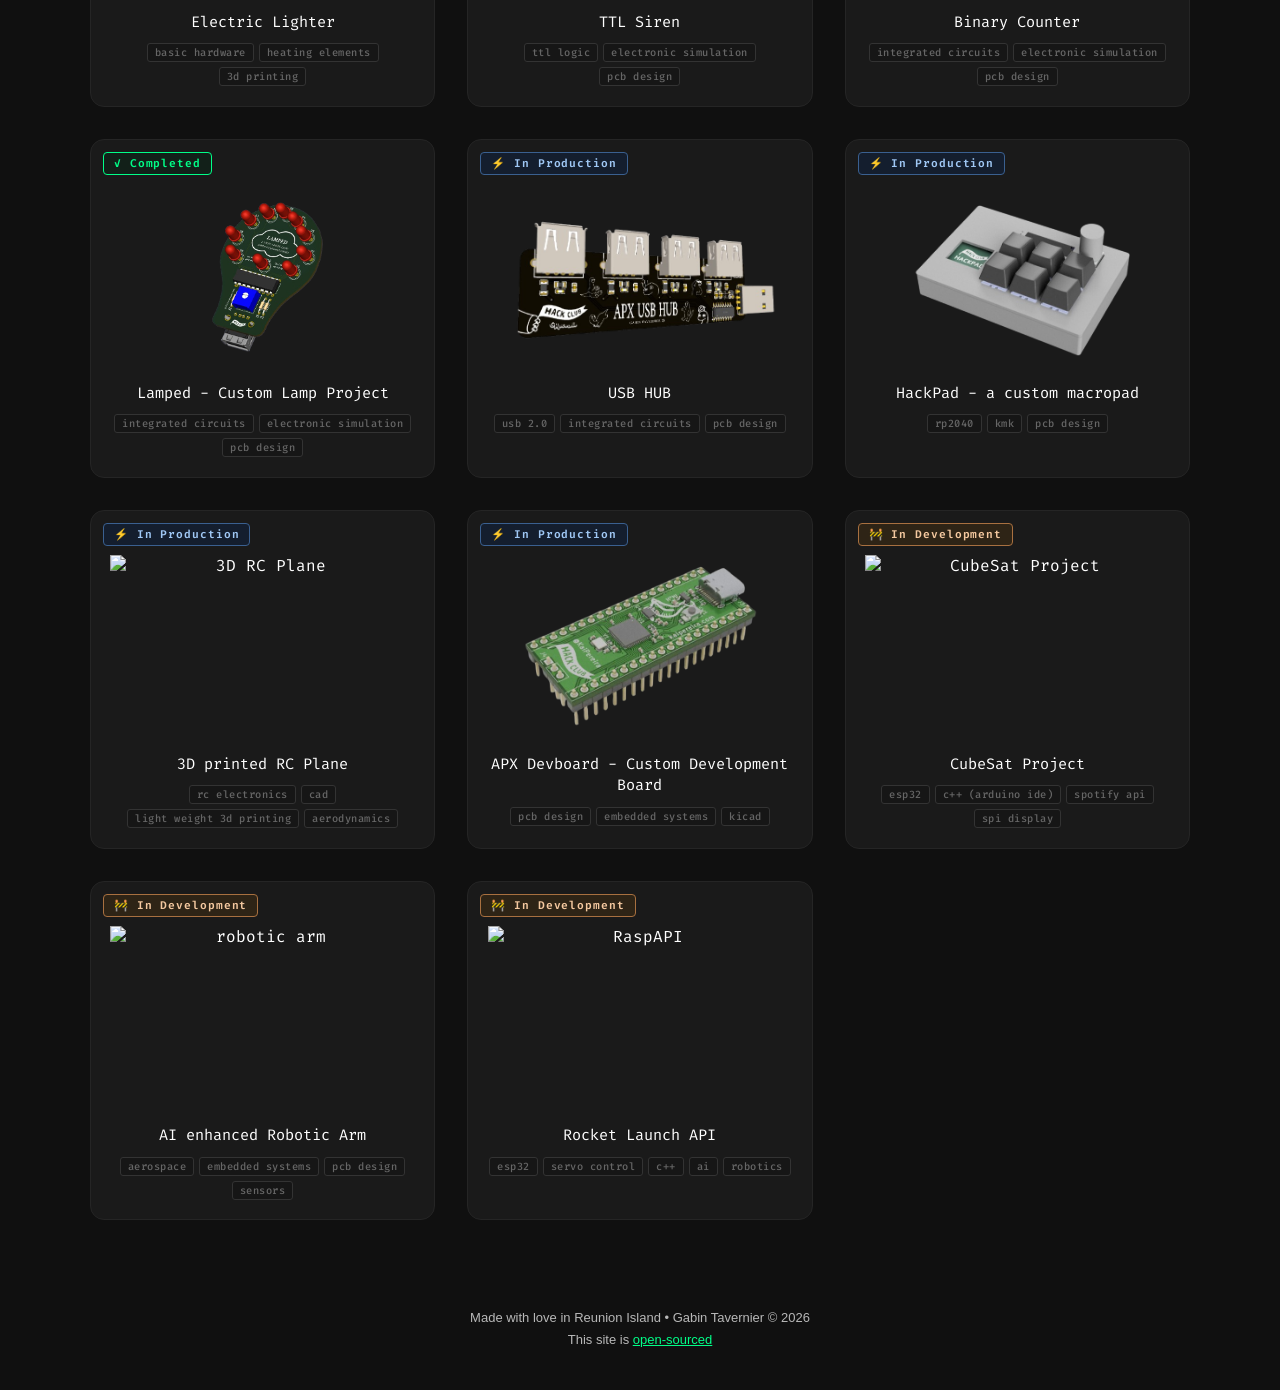
==== commit 77f90d9a: "Add files via upload" ====
--- a/index.html
+++ b/index.html
@@ -8,8 +8,8 @@
     </head>
     <body>
 
-        <!-- background with a binary effect (bro is not an hacker lmao) -->
-        <canvas id="binary-canvas"></canvas>
+        <!-- background with a binary effect (bro is not an hacker lmao)-->
+         <canvas id="binary-canvas"></canvas>
 
         <!-- page that inform that the website is not finished yet -->
         <div id="wip-splash">
@@ -23,176 +23,170 @@
                     <div id="wip-roadmap">
                         <p class="wip-roadmap-label" data-i18n="wip-roadmap-label">// things coming next</p>
                         <ul class="wip-roadmap-list">
-                            <li><span class="wip-roadmap-dot"></span><span data-i18n="wip-r1">Project photos &amp; better images</span></li>
-                            <li><span class="wip-roadmap-dot"></span><span data-i18n="wip-r2">Better overall colors</span></li>
-                            <li><span class="wip-roadmap-dot"></span><span data-i18n="wip-r3">Details for every project</span></li>
-                            <li><span class="wip-roadmap-dot"></span><span data-i18n="wip-r4">Demo videos for every project</span></li>
-                            <li><span class="wip-roadmap-dot"></span><span data-i18n="wip-r5">Improvement of the site structure</span></li>
-                            <li><span class="wip-roadmap-dot"></span><span data-i18n="wip-r6">More details about me</span></li>
-                            <li><span class="wip-roadmap-dot"></span><span data-i18n="wip-r7">Better renders of every project</span></li>
+                            <li><span class="wip-roadmap-dot"></span> <span data-i18n="wip-r1">Projects photos</span></li>
+                            <li><span class="wip-roadmap-dot"></span> <span data-i18n="wip-r2">More project details</span></li>
+                            <li><span class="wip-roadmap-dot"></span> <span data-i18n="wip-r3">New feature</span></li>
+                            <li><span class="wip-roadmap-dot"></span> <span data-i18n="wip-r4">Another upgrade</span></li>
+                            <li><span class="wip-roadmap-dot"></span> <span data-i18n="wip-r5">And much more...</span></li>
+                            <li><span class="wip-roadmap-dot"></span> <span data-i18n="wip-r6">Stay tuned!</span></li>
+                            <li><span class="wip-roadmap-dot"></span> <span data-i18n="wip-r7">Follow me on social media for updates</span></li>
                         </ul>
                     </div>
 
-                    <button id="wip-enter-btn" data-i18n="wip-enter">Enter anyway &rarr;</button>
-                </div>
-            </div>
-        </div>
-        <div id="header">
-            <!-- navigation for desktop -->
-            <span id="nav-logo">GABIN TAVERNIER</span>
-            <nav id="nav-desktop">
-                <a href="index.html" class="nav-link active" data-i18n="nav-projects">Projects</a>
-                <a href="about.html" class="nav-link" data-i18n="nav-about">About</a>
-                <a href="skills.html" class="nav-link" data-i18n="nav-skills">Skills</a>
-            </nav>
-            <div id="contact-btn-wrap">
-                <a href="contact.html"><button id="contact-btn" data-i18n="nav-contact">Contact</button></a>
-                <button class="lang-btn">FR</button>
-            </div>
-            <!-- navigation for mobile -->
-            <button id="hamburger" aria-label="Menu">
-                <span></span>
-                <span></span>
-                <span></span>
-            </button>
-            <h1 id="name"> <div>GABIN TAVERNIER</div> </h1>
-            <h3 id="description" data-i18n="mobile-subtitle"> Student • Maker • Aerospace Enthusiast </h3>
-            <nav id="nav-dropdown">
-                <a href="index.html" class="nav-link active" data-i18n="nav-projects">Projects</a>
-                <a href="about.html" class="nav-link" data-i18n="nav-about">About</a>
-                <a href="skills.html" class="nav-link" data-i18n="nav-skills">Skills</a>
-                <a href="contact.html" class="nav-link" data-i18n="nav-contact">Contact</a>
-                <button class="lang-btn lang-btn-mobile">FR</button>
-            </nav>
-        </div>
-
-        <!-- hero section -->
-        <div id="hero">
-            <div id="hero-text">
-                <span class="greeting" data-i18n="greeting">Hi, I'm</span>
-                <h1>Gabin Tavernier</h1>
-                <span class="subtitle" data-i18n="hero-subtitle">Student &bull; Maker &bull; Aerospace Enthusiast</span>
-            </div>
-        </div>
-
-        <div id="scroll-down" onclick="document.getElementById('projects').scrollIntoView({behavior:'smooth'})" style="cursor:pointer;">
-            <span data-i18n="scroll-down-txt">scroll down</span>
-            <svg width="18" height="18" viewBox="0 0 24 24" fill="none" stroke="currentColor" stroke-width="2" stroke-linecap="round" stroke-linejoin="round"><polyline points="6 9 12 15 18 9"/></svg>
-        </div>
-
-        <h2 id="projects" data-i18n="projects-title">MY PROJECTS</h2>
-
-        <div id="project-filters">
-            <div class="filter-group">
-                <span class="filter-label" data-i18n="filter-domain">Domain</span>
-                <button class="filter-btn active" data-filter="domain" data-value="all" data-i18n="filter-all">All</button>
-                <button class="filter-btn" data-filter="domain" data-value="hardware" data-i18n="filter-hardware">Hardware</button>
-                <button class="filter-btn" data-filter="domain" data-value="software" data-i18n="filter-software">Software</button>
-                <button class="filter-btn" data-filter="domain" data-value="aerospace" data-i18n="filter-aerospace">Aerospace</button>
-            </div>
-            <div class="filter-group">
-                <span class="filter-label" data-i18n="filter-difficulty">Difficulty</span>
-                <button class="filter-btn active" data-filter="difficulty" data-value="all" data-i18n="filter-all">All</button>
-                <button class="filter-btn" data-filter="difficulty" data-value="beginner" data-i18n="filter-beginner">Beginner</button>
-                <button class="filter-btn" data-filter="difficulty" data-value="intermediate" data-i18n="filter-inter">Intermediate</button>
-                <button class="filter-btn" data-filter="difficulty" data-value="advanced" data-i18n="filter-advanced">Advanced</button>
-            </div>
-        </div>
-
-        <div class="projects-grid">
-            <!-- completed projects -->
-            <div class="project rc-plane-card" data-key="rc-plane">
-                <span class="done-badge" data-i18n="badge-done">✓ Completed</span>
-                <img src="images/gabin rc plane.png" alt="RC Plane Project" width="200" height="200" />
-                <p data-i18n="proj-rc-plane">Remote Control Plane</p>
-            </div>
-            <div class="project space-collector" data-key="space-collector">
-                <span class="done-badge" data-i18n="badge-done">✓ Completed</span>
-                <img src="images/sprig.png" alt="space collector game" width="300" height="200" />
-                <p data-i18n="proj-space">Space collector - arcade game</p>
-            </div>
-            <div class="project" data-key="fan-reactor">
-                <span class="done-badge" data-i18n="badge-done">✓ Completed</span>
-                <img src="images/fan plane reactor.png" alt="Fan Plane Reactor" width="200" height="200" />
-                <p data-i18n="proj-fan">Fan Plane Reactor</p>
-            </div>
-            <div class="project electric-lighter" data-key="electric-lighter">
-                <span class="done-badge" data-i18n="badge-done">✓ Completed</span>
-                <img src="images/el.png" alt="Electric Lighter" width="200" height="200" />
-                <p data-i18n="proj-lighter">Electric Lighter</p>
-            </div>
-            <div class="project ttl-siren" data-key="ttl-siren">
-                <span class="done-badge" data-i18n="badge-done">✓ Completed</span>
-                <img src="images/TTL.png" alt="TTL Siren" width="200" height="200" />
-                <p data-i18n="proj-ttl">TTL Siren</p>
-            </div>
-            <div class="project binary" data-key="binary">
-                <span class="done-badge" data-i18n="badge-done">✓ Completed</span>
-                <img src="images/binary.png" alt="Binary Ripple" width="200" height="200" />
-                <p data-i18n="proj-binary">Binary Ripple</p>
-            </div>
-            <div class="project lamped" data-key="lamped">
-                <span class="done-badge" data-i18n="badge-done">✓ Completed</span>
-                <img src="images/LAMPED.png" alt="Lamped" width="200" height="200" />
-                <p data-i18n="proj-lamped">Lamped</p>
-            </div> 
-            <!-- in production projects -->
-            <div class="project usb" data-key="usb">
-                <span class="prod-badge" data-i18n="badge-prod">⚡ In Production</span>
-                <img src="images/pcb usb.png" alt="USB HUB" width="200" height="200" />
-                <p data-i18n="proj-usb">USB HUB</p>
-            </div>
-            <div class="project hackpad" data-key="hackpad">
-                <span class="prod-badge" data-i18n="badge-prod">⚡ In Production</span>
-                <img src="images/rendu hackpad rbg.png" alt="HackPad - a custom macropad" width="230" height="160" />
-                <p data-i18n="proj-hackpad">HackPad - a custom macropad</p>
-            </div>
-            <div class="project rc-plane-3d" data-key="3d-rc-plane">
-                <span class="prod-badge" data-i18n="badge-prod">⚡ In Production</span>
-                <img src="images/3D plane.png" alt="3D Printed RC Plane" width="200" height="200" />
-                <p data-i18n="proj-3dplane">3D Printed RC Plane</p>
-            </div>
-            <!-- in development projects -->
-            <div class="project devboard" data-key="apx-devboard">
-                <span class="wip-badge" data-i18n="badge-wip">🚧 In Development</span>
-                <img src="images/devboard.png" alt="devboard" width="220" height="150" />
-                <p data-i18n="proj-devboard">APX Devboard - Custom Development Board</p>
-            </div>
-            <div class="project display" data-key="spotify-display">
-                <span class="wip-badge" data-i18n="badge-wip">🚧 In Development</span>
-                <img src="images/display.png" alt="spotify display" width="250" height="160" />
-                <p data-i18n="proj-display">Spotify Display - Real time Music controller</p>
-            </div>
-            <div class="project cubesat" data-key="cubesat">
-                <span class="wip-badge" data-i18n="badge-wip">🚧 In Development</span>
-                <img src="images/cubesat.png" alt="CubeSat Project" width="270" height="270" />
-                <p data-i18n="proj-cubesat">CubeSat Project</p>
-            </div>
-            <div class="project robotic-arm" data-key="robotic-arm">
-                <span class="wip-badge" data-i18n="badge-wip">🚧 In Development</span>
-                <img src="images/arm.png" alt="robotic arm" width="200" height="200" />
-                <p data-i18n="proj-robotic-arm">AI enhanced Robotic Arm</p>
-            </div>
-            <div class="project raspapi" data-key="launch-api">
-                <span class="wip-badge" data-i18n="badge-wip">🚧 In Development</span>
-                <img src="images/raspapi.png" alt="RaspAPI" width="200" height="200" />
-                <p data-i18n="proj-launchapi">Rocket Launch API</p>
+                    <button id="wip-enter-btn" data-i18n="wip-enter">Enter anyway</button>
+                </div>
+            </div>
+        </div> 
+            <div id="header">
+                 <!-- navigation for desktop -->
+                <span id="nav-logo">GABIN TAVERNIER</span>
+                <nav id="desktop">
+                    <a href="index.html" class="nav-link active" data-i18n="nav-projects">Projects</a>
+                    <a href="about.html" class="nav-link" data-i18n="nav-about">About</a>
+                    <a href="skills.html" class="nav-link" data-i18n="nav-skills">Skills</a>
+                </nav>
+                <div id="contact-btn-wrap">
+                    <a href="contact.html"><button id="contact-btn" data-i18n="nav-contact">Contact</button></a>
+                    <button class="lang-btn">FR</button>
+                </div>
+                <!---navigation for mobile-->
+                <button id="hamburger" aria-label="Menu">
+                    <span></span>
+                    <span></span>
+                    <span></span>
+                </button>
+                <h1 id="name"> <div>GABIN TAVERNIER</div></h1>
+                <h3 id="description" data-i18n="mobile-subtitle"> Student, Maker, Aerospace enthusiast</h3>
+                <nav id="nav-dropdown">
+                    <a href="index.html" class="nav-link-active" data-i18n="nav-projects">Projects</a>
+                    <a href="about.html" class="nav-link" data-i18n="nav-about">About</a>
+                    <a href="skills.html" class="nav-link" data-i18n="nav-skills">Skills</a>
+                    <a href="contact.html" class="nav-link" data-i18n="nav-contact">Contact</a>
+                    <button class="lang-btn lang-btn-mobile">FR</button>
+                </nav>
+            </div>
+
+            <!---hero section-->
+            <div id="hero">
+                <div id="hero-text">
+                    <span class="greeting" data-i18n="greeting">Hi, I'm</span>
+                    <h1>Gabin Tavernier</h1>
+                    <span class="subtitle" data-i18n="hero-subtitle">Student, Maker, Aerospace enthusiast</span>
+                </div>
             </div>
             
-
-        </div>
-
-        <!-- project modal window -->
-        <div id="modal-bg" class="modal-bg" style="display:none;">
-            <div class="modal" id="modal-content">
-                <button class="modal-close" id="modal-close" aria-label="Close">&times;</button>
-                <div id="modal-body">
-                    <!-- project content goes here -->
-                </div>
-            </div>
-        </div>
-
-       <script src="script.js" defer></script> 
+            <div id="scroll-down" onclick="document.getElementById('projects').scrollIntoView({behavior:'smooth'})"style="cursor:pointer;">
+                <span data-i18n="scroll-down-txt">Scroll down</span>
+                <svg width="18" height="18" viewBox="0 0 24 24" fill="none" stroke="currentColor" stroke-width="2" stroke-linecap="round" stroke-linejoin="round"><polyline points="6 9 12 15 18 9"/></svg>
+            </div>
+
+            <h2 id="projects" data-i18n="projects-title">MY PROJECTS</h2>
+
+            <div id="project-filters">
+                <div class="filter-group">
+                    <span class="filter-label" data-i18n="filter">Domain</span>
+                    <button class="filter-btn active" data-filter="domain" data-value="all" data-i18n="filter-all">All</button>
+                    <button class="filter-btn" data-filter="domain" data-value="hardware" data-i18n="filter-hardware">Hardware</button>
+                    <button class="filter-btn" data-filter="domain" data-value="software" data-i18n="filter-software">Software</button>
+                    <button class="filter-btn" data-filter="domain" data-value="aerospace" data-i18n="filter-aerospace">Aerospace</button>
+                </div>
+                <div class="filter-group">
+                    <span class="filter-label" data-i18n="filter-difficulty">Difficulty</span>
+                    <button class="filter-btn active" data-filter="difficulty" data-value="all" data-i18n="filter-all">All</button>
+                    <button class="filter-btn" data-filter="difficulty" data-value="beginner" data-i18n="filter-beginner">Beginner</button>
+                    <button class="filter-btn" data-filter="difficulty" data-value="intermediate" data-i18n="filter-intermediate">Intermediate</button>
+                    <button class="filter-btn" data-filter="difficulty" data-value="advanced" data-i18n="filter-advanced">Advanced</button> 
+                </div>
+            </div>
+
+            <div class="projects-grid">
+                <!---completed projects-->
+                <div class="project rc-plane-card" data-key="rc-plane">
+                    <span class="done-badge" data-i18n="badge-done">✓ Completed</span>
+                    <img src="images/gabin rc plane.png" alt="RC Plane Project" width="200" height="200" />
+                    <p data-i18n="proj-rc-plane">Remote Control Plane</p>
+                </div>
+                <div class="project space-collector" data-key="space-collector">
+                    <span class="done-badge" data-i18n="badge-done">✓ Completed</span>
+                    <img src="images/sprig.png" alt="space collector game" width="300" height="200" />
+                    <p data-i18n="proj-space-collector">Space Collector - arcade game</p>
+                </div>
+                <div class="project" data-key="fan-reactor">
+                    <span class="done-badge" data-i18n="badge-done">✓ Completed</span>
+                    <img src="images/fan plane reactor.png" alt="Fan Plane Reactor" width="200" height="200"/>
+                    <p data-i18n="proj-fan">Fan plane Reactor</p>
+                </div>
+                <div class="project electric-lighter" data-key="electric-lighter">
+                    <span class="done-badge" data-i18n="badge-done">✓ Completed</span>
+                    <img src="images/el.png" alt="Electric Lighter" width="200" height="200"/>
+                    <p data-i18n="proj-lighter">Electric Lighter</p>
+                </div>
+                <div class="project ttl-siren" data-key="ttl-siren">
+                    <span class="done-badge" data-i18n="badge-done">✓ Completed</span>
+                    <img src="images/TTL.png" alt="TTL Siren" width="200" height="200" />
+                    <p data-i18n="proj-ttl">TTL siren</p>
+                </div>
+                <div class="project binary" data-key="binary">
+                    <span class="done-badge" data-i18n="badge-done">✓ Completed</span>
+                    <img src="images/binary.png" alt="Binary Ripple" width="200" height="200"/>
+                    <p data-i18n="proj-binary">Binary Ripple</p>
+                </div>
+                <div class="project lamped" data-key="lamped">
+                    <span class="done-badge" data-i18n="badge-done">Completed</span>
+                    <img src="images/LAMPED.png" alt="Lamped" width="200" height="200"/>
+                    <p data-i18n="proj-lamped">Lamped</p>
+                </div>
+                <div class="project usb" data-key="usb">
+                    <span class="prod-badge" data-i18n="badge-prod">⚡ In production</span>
+                    <img src="images/usb_hub.png" alt="USB HUB" width="200" height="200"/>
+                    <p data-i18n="proj-usb">USB HUB</p>
+                </div>
+                <div class="project hackpad" data-key="hackpad">
+                    <span class="prod-badge" data-i18n="badge-prod">⚡ In production</span>
+                    <img src="images/rendu hackpad rbg.png" alt="hackpad - a custom macropad" width="230" height="160"/>
+                    <p data-i18n="proj-hackpad">Hackpad- a custom macropad</p>
+                </div>
+                <div class="project" data-key="3d-rc-plane">
+                    <span class="prod-badge" data-i18n="badge-prod">⚡ In production</span>
+                    <img src="images/3D plane.png" alt="3D RC Plane" width="200" height="200"/>
+                    <p data-i18n="proj-3d-rc-plane">3D printed RC Plane</p>
+                    </div>
+                <div class="project devboard" data-key="apx-devboard">
+                    <span class="prod-badge" data-i18n="badge-prod">⚡ In production</span>
+                    <img src="images/devboard.png" alt="devboard" width="200" height="200"/>
+                    <p data-i18n="proj-devboard">APX Devboard - Custom Development Board</p>
+                </div>
+                <div class="project cubesat" data-key="cubesat">
+                    <span class="wip-badge" data-i18n="badge-wip">🚧 In Development</span>
+                    <img src="images/cubesat.png" alt="CubeSat Project" width="270" height="270"/>
+                    <p data-i18n="proj-cubesat">CubeSat Project</p>
+                </div>
+                <div class="project robotic-arm" data-key="robotic-arm">
+                    <span class="wip-badge" data-i18n="badge-wip">🚧 In Development</span>
+                    <img src="images/arm.png" alt="robotic arm" width="200" height="200"/>
+                    <p data-i18n="proj-robotic-arm">AI enhanced Robotic Arm</p>
+                 </div>
+                 <div class="project raspapi" data-key="launch-api">
+                    <span class="wip-badge" data-i18n="badge-wip">🚧 In Development</span>
+                    <img src="images/raspapi.png" alt="RaspAPI" width="200" height="200"/>
+                    <p data-i18n="proj-launchapi">Rocket Launch API</p>
+                </div>
+
+            
+            </div>
+
+             <!-- project modal window-->
+            <div id="modal-bg" class="modal-bg" style="display:none;">
+                <div class="modal" id="modal-content">
+                    <button class="modal-close" id="modal-close" aria-label="Close">&times;</button>
+                    <div id="modal-body">
+                        <!--project content here-->
+                    </div>
+                </div>
+            </div>
+        
+
+            <script src="script.js" defer></script>
 <footer style="
   margin-top: 60px;
   padding: 30px 20px;
@@ -200,11 +194,13 @@
   font-family: -apple-system, BlinkMacSystemFont, 'Segoe UI', sans-serif;
   font-size: 13px;
   color: rgba(255, 255, 255, 0.7);
-">
+  ">
   <p style="margin: 0;">
-    Made with love in Reunion Island • Gabin © 2026
-  </p>
-</footer>
+    Made with love in Reunion Island • Gabin Tavernier © 2026
+  </p>  
+  <p style="margin-top: 7px;">
+    This site is <a href="https://github.com/gabouin/website">open-sourced</a>
+ </p>
+</footer>                       
     </body>
 </html>
-
--- a/main.css
+++ b/main.css
@@ -1184,7 +1184,7 @@
 .modal-images {
     display: flex;
     flex-direction: column;
-    gap: 0px;
+    gap: 16px;
     margin: 22px 0 4px;
     align-items: center;
 }
@@ -1200,7 +1200,7 @@
 }
 
 .modal-thumb-square {
-    width: min(60vw, 300px);
+    width: min(20vw, 300px);
     aspect-ratio: 1 / 1;
     object-position: center;
 }
@@ -1519,4 +1519,10 @@
     .page-content {
         padding: 1.5rem 1.2rem;
     }
-}
+
+}
+
+footer a,
+footer a:visited {
+    color: #00ff88;
+}
